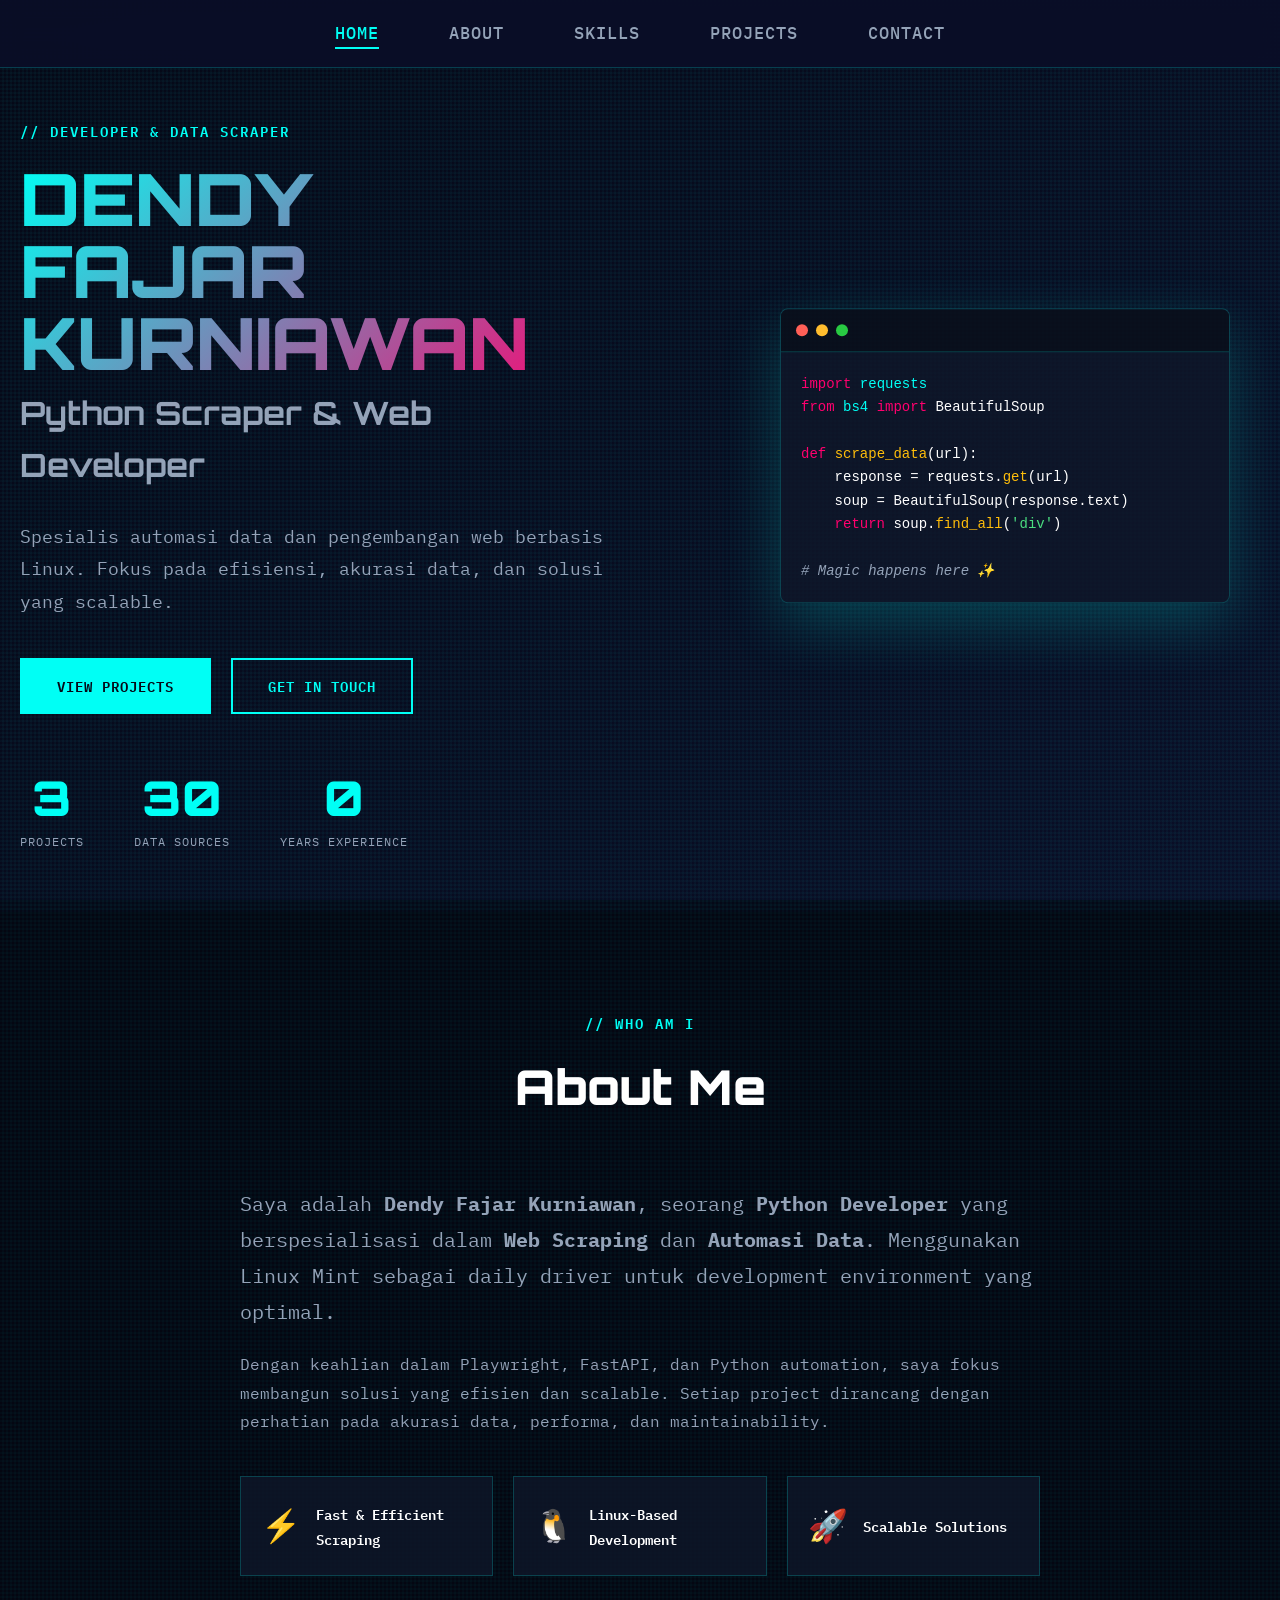
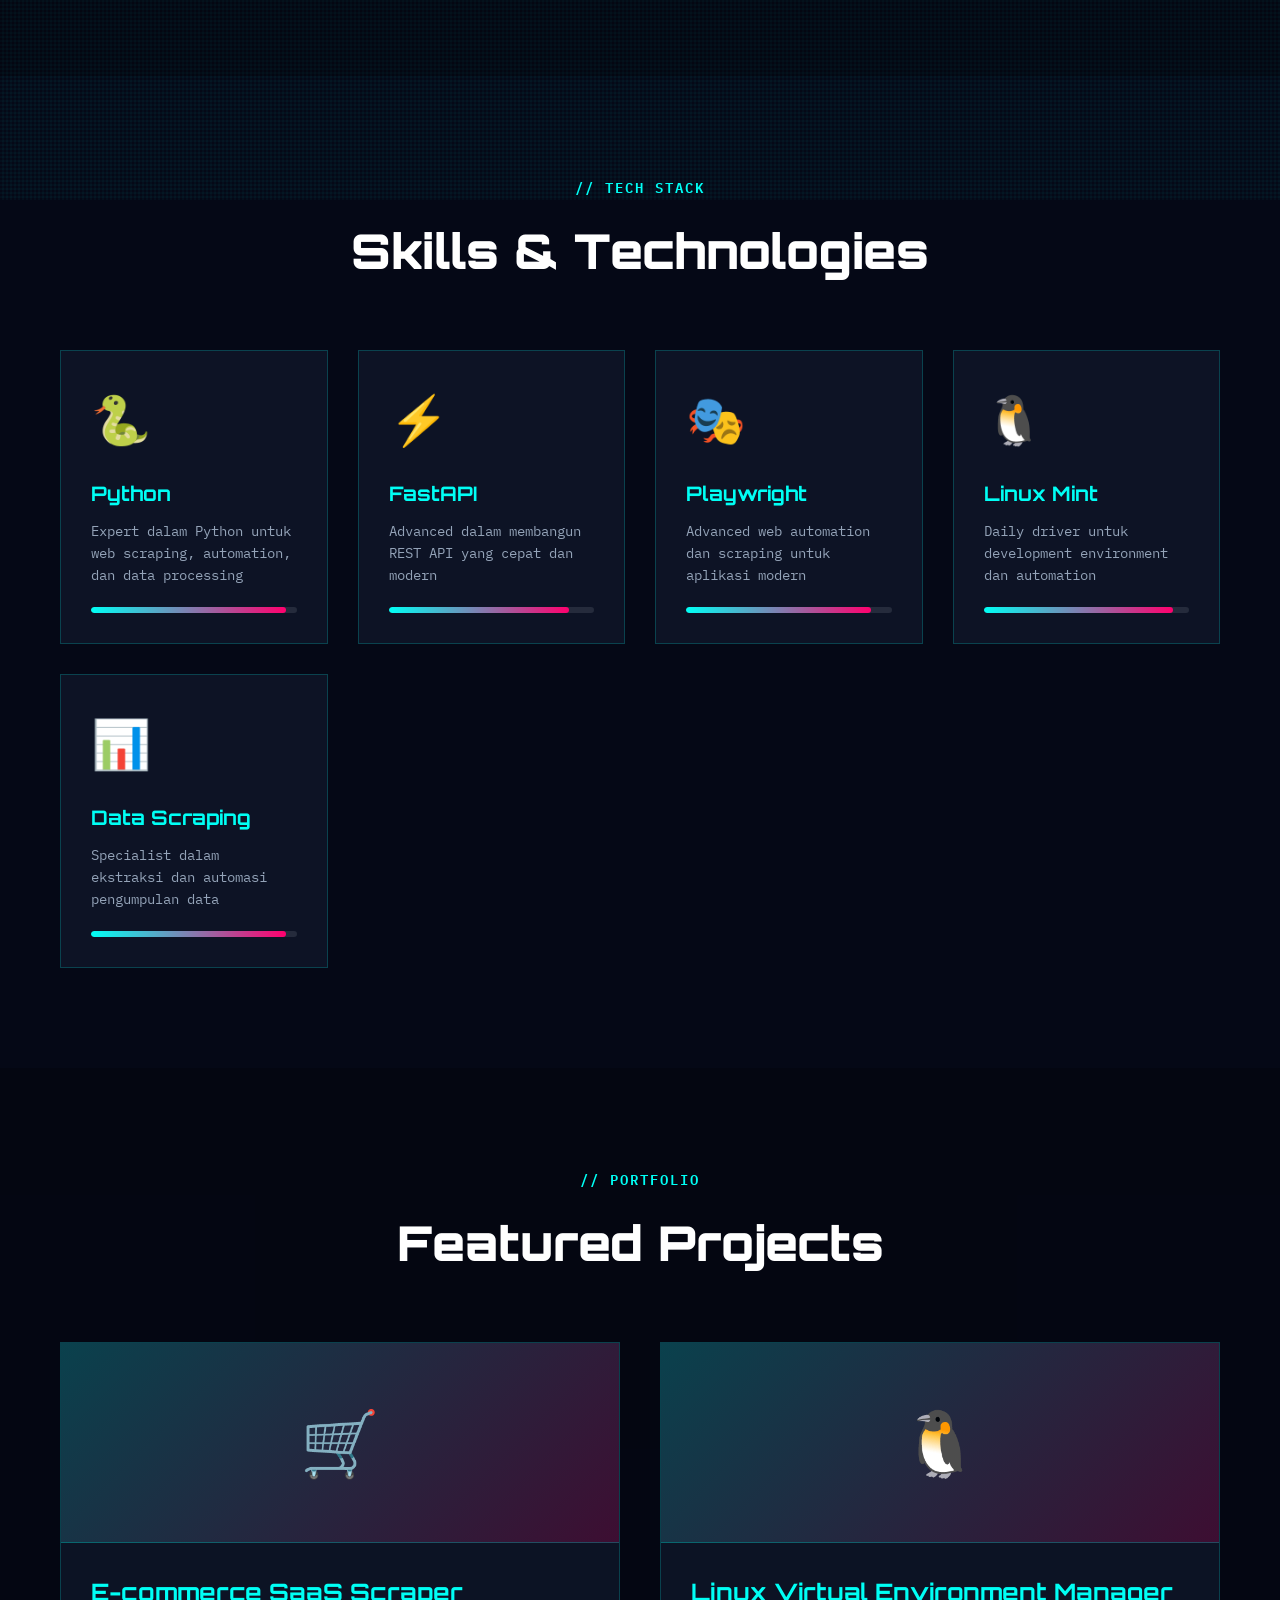
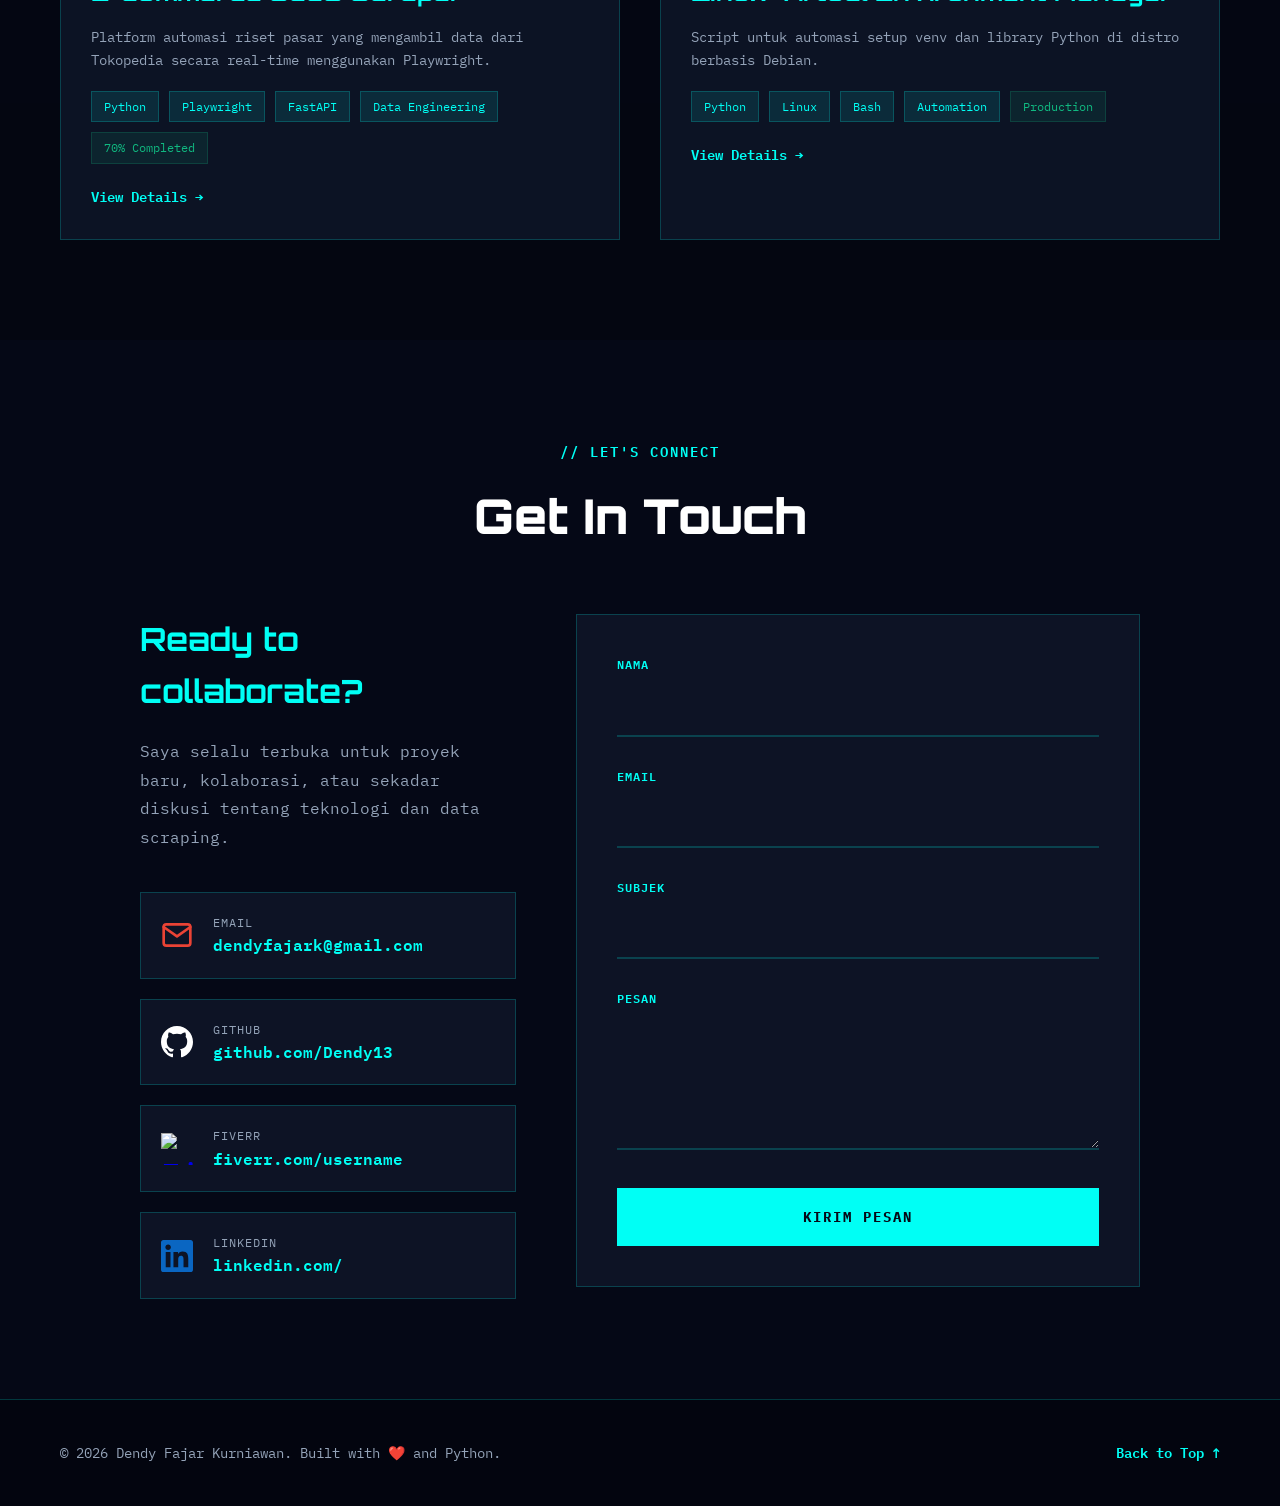
==== index.html @ f5d55ffe "Initial commit: CV Landing Page with FastAPI backend Features: - Responsive HTML/CSS/JS frontend wit" ====
<!DOCTYPE html>
<html lang="id">
<head>
    <meta charset="UTF-8">
    <meta name="viewport" content="width=device-width, initial-scale=1.0">
    <meta name="description" content="Dendy Fajar Kurniawan - Python Scraper & Web Developer. Spesialis automasi data, web scraping, dan pengembangan backend modern.">
    <meta name="keywords" content="Python, Web Scraping, FastAPI, Playwright, Linux, Web Developer, Data Engineering">
    <meta name="author" content="Dendy Fajar Kurniawan">
    <meta name="theme-color" content="#0ff0ff">
    
    <!-- Open Graph / Facebook -->
    <meta property="og:type" content="website">
    <meta property="og:url" content="https://dendyfajar.com/">
    <meta property="og:title" content="Dendy Fajar Kurniawan - Python Developer & Data Scraper">
    <meta property="og:description" content="Expert dalam Python, web scraping, dan automasi data. Check out my projects dan services.">
    <meta property="og:image" content="https://dendyfajar.com/og-image.png">
    
    <!-- Twitter -->
    <meta name="twitter:card" content="summary_large_image">
    <meta name="twitter:url" content="https://dendyfajar.com/">
    <meta name="twitter:title" content="Dendy Fajar Kurniawan - Python Developer & Data Scraper">
    <meta name="twitter:description" content="Expert dalam Python, web scraping, dan automasi data.">
    <meta name="twitter:image" content="https://dendyfajar.com/og-image.png">
    
    <title>Dendy - Python Scraper & Web Developer</title>
    <link rel="canonical" href="https://dendyfajar.com/">
    <link rel="stylesheet" href="style.css">
    
    <!-- Font Optimization -->
    <link rel="preconnect" href="https://fonts.googleapis.com">
    <link rel="preconnect" href="https://fonts.gstatic.com" crossorigin>
    <link href="https://fonts.googleapis.com/css2?family=Orbitron:wght@700;900&family=IBM+Plex+Mono:wght@400;500;600&display=swap" rel="stylesheet" media="print" onload="this.media='all'">
    <noscript><link href="https://fonts.googleapis.com/css2?family=Orbitron:wght@700;900&family=IBM+Plex+Mono:wght@400;500;600&display=swap" rel="stylesheet"></noscript>
    
    <!-- Structured Data (JSON-LD) -->
    <script type="application/ld+json">
    {
      "@context": "https://schema.org",
      "@type": "Person",
      "name": "Dendy Fajar Kurniawan",
      "url": "https://dendyfajar.com",
      "image": "https://dendyfajar.com/profile.png",
      "sameAs": [
        "https://github.com/Dendy13",
        "https://linkedin.com/",
        "https://fiverr.com/username"
      ],
      "jobTitle": "Python Developer & Data Scraper",
      "worksFor": {
        "@type": "Organization",
        "name": "Freelance"
      }
    }
    </script>
</head>
<body>
    <!-- Animated Background -->
    <div class="bg-animation"></div>
    
    <!-- Navigation -->
    <nav class="navbar" role="navigation" aria-label="Main navigation">
        <div class="nav-container">
            <button class="nav-toggle" id="navToggle" aria-label="Toggle navigation menu" aria-expanded="false" aria-controls="navLinks">
                <span></span>
                <span></span>
                <span></span>
            </button>
            <ul class="nav-links" id="navLinks">
                <li><a href="#home" class="nav-link active" data-section="home">Home</a></li>
                <li><a href="#about" class="nav-link" data-section="about">About</a></li>
                <li><a href="#skills" class="nav-link" data-section="skills">Skills</a></li>
                <li><a href="#projects" class="nav-link" data-section="projects">Projects</a></li>
                <li><a href="#contact" class="nav-link" data-section="contact">Contact</a></li>
            </ul>
        </div>
    </nav>

    <!-- Hero Section -->
    <section id="home" class="hero">
        <div class="hero-content">
            <div class="hero-tag">// DEVELOPER & DATA SCRAPER</div>
            <h1 class="hero-title">
                <span class="title-line" id="heroName">DENDY FAJAR K.</span>
                <span class="title-subtitle" id="heroRole">Python Scraper & Web Developer</span>
            </h1>
            <p class="hero-description" id="heroBio">
                Spesialis automasi data dan pengembangan web berbasis Linux. 
                Fokus pada efisiensi, akurasi data, dan solusi yang scalable.
            </p>
            <div class="hero-cta">
                <a href="#projects" class="btn btn-primary">View Projects</a>
                <a href="#contact" class="btn btn-secondary">Get in Touch</a>
            </div>
            <div class="hero-stats">
                <div class="stat-item">
                    <div class="stat-number" data-target="5">0</div>
                    <div class="stat-label">Projects</div>
                </div>
                <div class="stat-item">
                    <div class="stat-number" data-target="50">0</div>
                    <div class="stat-label">Data Sources</div>
                </div>
                <div class="stat-item">
                    <div class="stat-number" data-target="1">0</div>
                    <div class="stat-label">Years Experience</div>
                </div>
            </div>
        </div>
        <div class="hero-visual">
            <div class="code-window">
                <div class="window-header">
                    <span class="window-dot red"></span>
                    <span class="window-dot yellow"></span>
                    <span class="window-dot green"></span>
                </div>
                <div class="code-content">
                    <pre><code><span class="code-keyword">import</span> <span class="code-module">requests</span>
<span class="code-keyword">from</span> <span class="code-module">bs4</span> <span class="code-keyword">import</span> BeautifulSoup

<span class="code-keyword">def</span> <span class="code-function">scrape_data</span>(url):
    response = requests.<span class="code-function">get</span>(url)
    soup = BeautifulSoup(response.text)
    <span class="code-keyword">return</span> soup.<span class="code-function">find_all</span>(<span class="code-string">'div'</span>)

<span class="code-comment"># Magic happens here ✨</span></code></pre>
                </div>
            </div>
        </div>
    </section>

    <!-- About Section -->
    <section id="about" class="about">
        <div class="container">
            <div class="section-header">
                <span class="section-tag">// WHO AM I</span>
                <h2 class="section-title">About Me</h2>
            </div>
            <div class="about-content">
                <div class="about-text">
                    <p class="about-intro">
                        Saya adalah <strong>Dendy Fajar Kurniawan</strong>, seorang <strong>Python Developer</strong> 
                        yang berspesialisasi dalam <strong>Web Scraping</strong> dan <strong>Automasi Data</strong>. 
                        Menggunakan Linux Mint sebagai daily driver untuk development environment yang optimal.
                    </p>
                    <p>
                        Dengan keahlian dalam Playwright, FastAPI, dan Python automation, saya fokus membangun 
                        solusi yang efisien dan scalable. Setiap project dirancang dengan perhatian pada 
                        akurasi data, performa, dan maintainability.
                    </p>
                    <div class="about-highlights">
                        <div class="highlight-item">
                            <span class="highlight-icon">⚡</span>
                            <span class="highlight-text">Fast & Efficient Scraping</span>
                        </div>
                        <div class="highlight-item">
                            <span class="highlight-icon">🐧</span>
                            <span class="highlight-text">Linux-Based Development</span>
                        </div>
                        <div class="highlight-item">
                            <span class="highlight-icon">🚀</span>
                            <span class="highlight-text">Scalable Solutions</span>
                        </div>
                    </div>
                </div>
            </div>
        </div>
    </section>

    <!-- Skills Section -->
    <section id="skills" class="skills">
        <div class="container">
            <div class="section-header">
                <span class="section-tag">// TECH STACK</span>
                <h2 class="section-title">Skills & Technologies</h2>
            </div>
            <div class="skills-grid" id="skillsGrid">
                <!-- Skills akan di-load dari data.json -->
            </div>
        </div>
    </section>

    <!-- Projects Section -->
    <section id="projects" class="projects">
        <div class="container">
            <div class="section-header">
                <span class="section-tag">// PORTFOLIO</span>
                <h2 class="section-title">Featured Projects</h2>
            </div>
            <div class="projects-grid" id="projectsGrid">
                <!-- Projects akan di-load dari data.json -->
            </div>
        </div>
    </section>

    <!-- Contact Section -->
    <section id="contact" class="contact">
        <div class="container">
            <div class="section-header">
                <span class="section-tag">// LET'S CONNECT</span>
                <h2 class="section-title">Get In Touch</h2>
            </div>
<div class="contact-content">
    <div class="contact-info">
        <h3 class="contact-subtitle">Ready to collaborate?</h3>
        <p class="contact-description">
            Saya selalu terbuka untuk proyek baru, kolaborasi, atau sekadar diskusi 
            tentang teknologi dan data scraping.
        </p>
        <div class="contact-methods">
            <a href="mailto:emailmu@example.com" class="contact-method" id="contactEmail">
                <span class="method-icon">
                    <svg xmlns="http://www.w3.org/2000/svg" width="32" height="32" viewBox="0 0 24 24" fill="none" stroke="#EA4335" stroke-width="2" stroke-linecap="round" stroke-linejoin="round">
                      <path d="M4 4h16c1.1 0 2 .9 2 2v12c0 1.1-.9 2-2 2H4c-1.1 0-2-.9-2-2V6c0-1.1.9-2 2-2z"></path>
                      <polyline points="22,6 12,13 2,6"></polyline>
                    </svg>
                </span>
                <div class="method-details">
                    <div class="method-label">Email</div>
                    <div class="method-value">emailmu@example.com</div>
                </div>
            </a>
            <a href="https://github.com/username" target="_blank" class="contact-method" id="contactGithub">
                <span class="method-icon">
                    <svg xmlns="http://www.w3.org/2000/svg" width="32" height="32" viewBox="0 0 24 24" fill="#fff">
                      <path d="M12 0c-6.626 0-12 5.373-12 12 0 5.302 3.438 9.8 8.207 11.387.599.111.793-.261.793-.577v-2.234c-3.338.726-4.033-1.416-4.033-1.416-.546-1.387-1.333-1.756-1.333-1.756-1.089-.745.083-.729.083-.729 1.205.084 1.839 1.237 1.839 1.237 1.07 1.834 2.807 1.304 3.492.997.107-.775.418-1.305.762-1.604-2.665-.305-5.467-1.334-5.467-5.931 0-1.311.469-2.381 1.236-3.221-.124-.303-.535-1.524.117-3.176 0 0 1.008-.322 3.301 1.23.957-.266 1.983-.399 3.003-.404 1.02.005 2.047.138 3.006.404 2.291-1.552 3.297-1.23 3.297-1.23.653 1.653.242 2.874.118 3.176.77.84 1.235 1.911 1.235 3.221 0 4.609-2.807 5.624-5.479 5.921.43.372.823 1.102.823 2.222v3.293c0 .319.192.694.801.576 4.765-1.589 8.199-6.086 8.199-11.386 0-6.627-5.373-12-12-12z"/>
                    </svg>
                </span>
                <div class="method-details">
                    <div class="method-label">GitHub</div>
                    <div class="method-value">github.com/username</div>
                </div>
            </a>
                  <a href="https://fiverr.com/username" target="_blank" class="contact-method" id="contactFiverr">
                     <span class="method-icon">
                       <img src="https://uxwing.com/wp-content/themes/uxwing/download/brands-and-social-media/fiverr-icon.png" alt="Fiverr" width="32" height="32">
                   </span>
                     <div class="method-details">
                      <div class="method-label">Fiverr</div>
                      <div class="method-value">fiverr.com/username</div>
                    </div>
            </a>
            <a href="https://linkedin.com/in/username" target="_blank" class="contact-method" id="contactLinkedin">
                <span class="method-icon">
                    <svg xmlns="http://www.w3.org/2000/svg" width="32" height="32" viewBox="0 0 24 24" fill="#0A66C2">
                      <path d="M20.447 20.452h-3.554v-5.569c0-1.328-.027-3.037-1.852-3.037-1.853 0-2.136 1.445-2.136 2.939v5.667H9.351V9h3.414v1.561h.046c.477-.9 1.637-1.85 3.37-1.85 3.601 0 4.267 2.37 4.267 5.455v6.286zM5.337 7.433c-1.144 0-2.063-.926-2.063-2.065 0-1.138.92-2.063 2.063-2.063 1.14 0 2.064.925 2.064 2.063 0 1.139-.925 2.065-2.064 2.065zm1.782 13.019H3.555V9h3.564v11.452zM22.225 0H1.771C.792 0 0 .774 0 1.729v20.542C0 23.227.792 24 1.771 24h20.451C23.2 24 24 23.227 24 22.271V1.729C24 .774 23.2 0 22.222 0h.003z"/>
                    </svg>
                </span>
                <div class="method-details">
                    <div class="method-label">LinkedIn</div>
                    <div class="method-value">linkedin.com/in/username</div>
                </div>
            </a>
        </div>
    </div>
                <div class="contact-form-wrapper">
                    <form class="contact-form" id="contactForm">
                        <div class="form-group">
                            <label for="name" class="form-label">Nama</label>
                            <input type="text" id="name" name="name" class="form-input" required>
                            <span class="form-border"></span>
                        </div>
                        <div class="form-group">
                            <label for="email" class="form-label">Email</label>
                            <input type="email" id="email" name="email" class="form-input" required>
                            <span class="form-border"></span>
                        </div>
                        <div class="form-group">
                            <label for="subject" class="form-label">Subjek</label>
                            <input type="text" id="subject" name="subject" class="form-input" required>
                            <span class="form-border"></span>
                        </div>
                        <div class="form-group">
                            <label for="message" class="form-label">Pesan</label>
                            <textarea id="message" name="message" class="form-input form-textarea" rows="5" required></textarea>
                            <span class="form-border"></span>
                        </div>
                        <button type="submit" class="btn btn-submit">
                            <span class="btn-text">Kirim Pesan</span>
                            <span class="btn-loader"></span>
                        </button>
                        <div class="form-status" id="formStatus"></div>
                    </form>
                </div>
            </div>
        </div>
    </section>

    <!-- Footer -->
    <footer class="footer">
        <div class="container">
            <div class="footer-content">
                <p class="footer-text">
                    &copy; 2026 Dendy Fajar Kurniawan. Built with <span class="footer-heart">❤️</span> and Python.
                </p>
                <div class="footer-links">
                    <a href="#home" class="footer-link">Back to Top ↑</a>
                </div>
            </div>
        </div>
    </footer>

    <script src="script.js"></script>
</body>
</html>
---- style.css ----
:root {
    /* Color Palette - Cyber Tech Theme */
    --primary: #00fff5;
    --primary-dark: #00d4cc;
    --secondary: #ff006e;
    --accent: #ffbe0b;
    --bg-dark: #0a0e27;
    --bg-darker: #050816;
    --bg-card: rgba(15, 23, 42, 0.8);
    --text-primary: #ffffff;
    --text-secondary: #94a3b8;
    --border-color: rgba(0, 255, 245, 0.2);
    
    /* Typography */
    --font-display: 'Orbitron', sans-serif;
    --font-mono: 'IBM Plex Mono', monospace;
    
    /* Spacing */
    --section-padding: 100px 0;
    --container-width: 1200px;
}

* {
    margin: 0;
    padding: 0;
    box-sizing: border-box;
}

html {
    scroll-behavior: smooth;
}

body {
    font-family: var(--font-mono);
    background-color: var(--bg-darker);
    color: var(--text-primary);
    line-height: 1.6;
    overflow-x: hidden;
}

/* Animated Background */
.bg-animation {
    position: fixed;
    top: 0;
    left: 0;
    width: 100%;
    height: 100%;
    z-index: -1;
    background: linear-gradient(135deg, var(--bg-darker) 0%, var(--bg-dark) 100%);
}

.bg-animation::before {
    content: '';
    position: absolute;
    width: 200%;
    height: 200%;
    background-image: 
        repeating-linear-gradient(0deg, transparent, transparent 2px, rgba(0, 255, 245, 0.03) 2px, rgba(0, 255, 245, 0.03) 4px),
        repeating-linear-gradient(90deg, transparent, transparent 2px, rgba(0, 255, 245, 0.03) 2px, rgba(0, 255, 245, 0.03) 4px);
    animation: gridMove 20s linear infinite;
}

@keyframes gridMove {
    0% { transform: translate(0, 0); }
    100% { transform: translate(50px, 50px); }
}

/* Container */
.container {
    max-width: var(--container-width);
    margin: 0 auto;
    padding: 0 20px;
}

/* Skip Link for Accessibility */
.skip-link {
    position: absolute;
    top: -40px;
    left: 0;
    background: var(--primary);
    color: var(--bg-darker);
    padding: 8px 16px;
    text-decoration: none;
    z-index: 10001;
    font-weight: 600;
    border-radius: 0 0 4px 0;
}

.skip-link:focus {
    top: 0;
}

/* Navigation */
.navbar {
    position: fixed;
    top: 0;
    width: 100%;
    background: rgba(10, 14, 39, 0.9);
    backdrop-filter: blur(10px);
    z-index: 1000;
    border-bottom: 1px solid var(--border-color);
    animation: slideDown 0.5s ease-out;
}

@keyframes slideDown {
    from {
        transform: translateY(-100%);
        opacity: 0;
    }
    to {
        transform: translateY(0);
        opacity: 1;
    }
}

.nav-container {
    max-width: var(--container-width);
    margin: 0 auto;
    padding: 20px;
    display: flex;
    justify-content: center;
    align-items: center;
}

.nav-links {
    display: flex;
    list-style: none;
    gap: 70px;
}

.nav-link {
    color: var(--text-secondary);
    text-decoration: none;
    font-size: 17px;
    font-weight: 500;
    text-transform: uppercase;
    letter-spacing: 1px;
    position: relative;
    transition: color 0.3s ease;
}

.nav-link::after {
    content: '';
    position: absolute;
    bottom: -5px;
    left: 0;
    width: 0;
    height: 2px;
    background: var(--primary);
    transition: width 0.3s ease;
}

.nav-link:hover,
.nav-link.active {
    color: var(--primary);
}

.nav-link:hover::after,
.nav-link.active::after {
    width: 100%;
}

/* Mobile Navigation Toggle */
.nav-toggle {
    display: none;
    flex-direction: column;
    background: none;
    border: none;
    cursor: pointer;
    gap: 6px;
    padding: 10px;
    z-index: 10001;
}

.nav-toggle span {
    width: 25px;
    height: 2px;
    background: var(--primary);
    border-radius: 2px;
    transition: all 0.3s ease;
}

.nav-toggle[aria-expanded="true"] span:nth-child(1) {
    transform: rotate(45deg) translate(8px, 8px);
}

.nav-toggle[aria-expanded="true"] span:nth-child(2) {
    opacity: 0;
}

.nav-toggle[aria-expanded="true"] span:nth-child(3) {
    transform: rotate(-45deg) translate(7px, -7px);
}

/* Mobile Responsive Navigation */
@media (max-width: 768px) {
    .nav-toggle {
        display: flex;
    }
    
    .nav-container {
        position: relative;
    }
    
    .nav-links {
        position: absolute;
        top: 100%;
        left: 0;
        right: 0;
        flex-direction: column;
        gap: 0;
        background: rgba(10, 14, 39, 0.95);
        backdrop-filter: blur(10px);
        border-bottom: 1px solid var(--border-color);
        max-height: 0;
        overflow: hidden;
        transition: max-height 0.3s ease;
    }
    
    .nav-links.active {
        max-height: 300px;
    }
    
    .nav-link {
        padding: 15px 20px;
        border-bottom: 1px solid rgba(0, 255, 245, 0.1);
        font-size: 14px;
    }
    
    .nav-link::after {
        display: none;
    }
}

/* Hero Section */
.hero {
    min-height: 100vh;
    display: flex;
    align-items: center;
    padding: 120px 20px 60px;
    position: relative;
}

.hero-content {
    max-width: 600px;
    animation: fadeInUp 1s ease-out;
}

@keyframes fadeInUp {
    from {
        opacity: 0;
        transform: translateY(30px);
    }
    to {
        opacity: 1;
        transform: translateY(0);
    }
}

.hero-tag {
    color: var(--primary);
    font-size: 14px;
    font-weight: 600;
    letter-spacing: 2px;
    margin-bottom: 20px;
    opacity: 0;
    animation: fadeIn 1s ease-out 0.3s forwards;
}

@keyframes fadeIn {
    to { opacity: 1; }
}

.hero-title {
    font-family: var(--font-display);
    margin-bottom: 30px;
}

.title-line {
    display: block;
    font-size: 72px;
    font-weight: 900;
    line-height: 1;
    background: linear-gradient(135deg, var(--primary) 0%, var(--secondary) 100%);
    -webkit-background-clip: text;
    -webkit-text-fill-color: transparent;
    background-clip: text;
    opacity: 0;
    animation: fadeIn 1s ease-out 0.5s forwards;
}

.title-subtitle {
    display: block;
    font-size: 32px;
    font-weight: 700;
    color: var(--text-secondary);
    margin-top: 10px;
    opacity: 0;
    animation: fadeIn 1s ease-out 0.7s forwards;
}

.hero-description {
    font-size: 18px;
    color: var(--text-secondary);
    line-height: 1.8;
    margin-bottom: 40px;
    opacity: 0;
    animation: fadeIn 1s ease-out 0.9s forwards;
}

.hero-cta {
    display: flex;
    gap: 20px;
    margin-bottom: 60px;
    opacity: 0;
    animation: fadeIn 1s ease-out 1.1s forwards;
}

.btn {
    padding: 15px 35px;
    font-family: var(--font-mono);
    font-size: 14px;
    font-weight: 600;
    text-decoration: none;
    text-transform: uppercase;
    letter-spacing: 1px;
    border-radius: 0;
    transition: all 0.3s ease;
    position: relative;
    overflow: hidden;
    display: inline-block;
}

.btn-primary {
    background: var(--primary);
    color: var(--bg-darker);
    border: 2px solid var(--primary);
}

.btn-primary::before {
    content: '';
    position: absolute;
    top: 0;
    left: -100%;
    width: 100%;
    height: 100%;
    background: var(--primary-dark);
    transition: left 0.3s ease;
    z-index: -1;
}

.btn-primary:hover::before {
    left: 0;
}

.btn-secondary {
    background: transparent;
    color: var(--primary);
    border: 2px solid var(--primary);
}

.btn-secondary:hover {
    background: var(--primary);
    color: var(--bg-darker);
}

.hero-stats {
    display: flex;
    gap: 50px;
    opacity: 0;
    animation: fadeIn 1s ease-out 1.3s forwards;
}

.stat-item {
    text-align: center;
}

.stat-number {
    font-family: var(--font-display);
    font-size: 48px;
    font-weight: 900;
    color: var(--primary);
    line-height: 1;
}

.stat-label {
    font-size: 12px;
    color: var(--text-secondary);
    text-transform: uppercase;
    letter-spacing: 1px;
    margin-top: 10px;
}

.hero-visual {
    position: absolute;
    right: 50px;
    top: 50%;
    transform: translateY(-50%);
    opacity: 0;
    animation: fadeInRight 1s ease-out 0.5s forwards;
}

@keyframes fadeInRight {
    from {
        opacity: 0;
        transform: translateY(-50%) translateX(50px);
    }
    to {
        opacity: 1;
        transform: translateY(-50%) translateX(0);
    }
}

.code-window {
    width: 450px;
    background: var(--bg-card);
    border: 1px solid var(--border-color);
    border-radius: 8px;
    overflow: hidden;
    box-shadow: 0 20px 60px rgba(0, 255, 245, 0.2);
}

.window-header {
    background: rgba(0, 0, 0, 0.3);
    padding: 15px;
    display: flex;
    gap: 8px;
    border-bottom: 1px solid var(--border-color);
}

.window-dot {
    width: 12px;
    height: 12px;
    border-radius: 50%;
}

.window-dot.red { background: #ff5f57; }
.window-dot.yellow { background: #ffbd2e; }
.window-dot.green { background: #28ca42; }

.code-content {
    padding: 20px;
}

.code-content pre {
    margin: 0;
    font-family: var(--font-mono);
    font-size: 14px;
    line-height: 1.6;
}

.code-keyword { color: #ff006e; }
.code-module { color: var(--primary); }
.code-function { color: var(--accent); }
.code-string { color: #4ade80; }
.code-comment { color: var(--text-secondary); font-style: italic; }

/* Section Styles */
section {
    padding: var(--section-padding);
}

.section-header {
    text-align: center;
    margin-bottom: 60px;
}

.section-tag {
    color: var(--primary);
    font-size: 14px;
    font-weight: 600;
    letter-spacing: 2px;
    display: block;
    margin-bottom: 15px;
}

.section-title {
    font-family: var(--font-display);
    font-size: 48px;
    font-weight: 900;
    color: var(--text-primary);
}

/* About Section */
.about {
    background: rgba(0, 0, 0, 0.2);
}

.about-content {
    max-width: 800px;
    margin: 0 auto;
}

.about-text {
    font-size: 16px;
    line-height: 1.8;
}

.about-intro {
    font-size: 20px;
    margin-bottom: 25px;
    color: var(--text-primary);
}

.about-text p {
    margin-bottom: 20px;
    color: var(--text-secondary);
}

.about-highlights {
    display: grid;
    grid-template-columns: repeat(auto-fit, minmax(200px, 1fr));
    gap: 20px;
    margin-top: 40px;
}

.highlight-item {
    display: flex;
    align-items: center;
    gap: 15px;
    padding: 20px;
    background: var(--bg-card);
    border: 1px solid var(--border-color);
    transition: all 0.3s ease;
}

.highlight-item:hover {
    transform: translateY(-5px);
    border-color: var(--primary);
    box-shadow: 0 10px 30px rgba(0, 255, 245, 0.2);
}

.highlight-icon {
    font-size: 32px;
}

.highlight-text {
    font-size: 14px;
    font-weight: 600;
}

/* Skills Section */
.skills-grid {
    display: grid;
    grid-template-columns: repeat(auto-fit, minmax(250px, 1fr));
    gap: 30px;
}

.skill-card {
    background: var(--bg-card);
    border: 1px solid var(--border-color);
    padding: 30px;
    transition: all 0.3s ease;
    position: relative;
    overflow: hidden;
}

.skill-card::before {
    content: '';
    position: absolute;
    top: 0;
    left: -100%;
    width: 100%;
    height: 3px;
    background: linear-gradient(90deg, var(--primary), var(--secondary));
    transition: left 0.3s ease;
}

.skill-card:hover::before {
    left: 0;
}

.skill-card:hover {
    transform: translateY(-10px);
    border-color: var(--primary);
    box-shadow: 0 15px 40px rgba(0, 255, 245, 0.3);
}

.skill-icon {
    font-size: 48px;
    margin-bottom: 20px;
    display: block;
}

.skill-name {
    font-family: var(--font-display);
    font-size: 20px;
    font-weight: 700;
    color: var(--primary);
    margin-bottom: 10px;
}

.skill-description {
    font-size: 14px;
    color: var(--text-secondary);
    margin-bottom: 20px;
}

.skill-level {
    height: 6px;
    background: rgba(255, 255, 255, 0.1);
    border-radius: 3px;
    overflow: hidden;
}

.skill-level-fill {
    height: 100%;
    background: linear-gradient(90deg, var(--primary), var(--secondary));
    border-radius: 3px;
    transition: width 1s ease;
}

/* Projects Section */
.projects {
    background: rgba(0, 0, 0, 0.2);
}

.projects-grid {
    display: grid;
    grid-template-columns: repeat(auto-fit, minmax(350px, 1fr));
    gap: 40px;
}

.project-card {
    background: var(--bg-card);
    border: 1px solid var(--border-color);
    overflow: hidden;
    transition: all 0.3s ease;
}

.project-card:hover {
    transform: translateY(-10px);
    box-shadow: 0 20px 50px rgba(0, 255, 245, 0.3);
    border-color: var(--primary);
}

.project-image {
    height: 200px;
    background: linear-gradient(135deg, rgba(0, 255, 245, 0.2), rgba(255, 0, 110, 0.2));
    display: flex;
    align-items: center;
    justify-content: center;
    font-size: 64px;
    border-bottom: 1px solid var(--border-color);
}

.project-content {
    padding: 30px;
}

.project-title {
    font-family: var(--font-display);
    font-size: 24px;
    font-weight: 700;
    color: var(--primary);
    margin-bottom: 15px;
}

.project-description {
    font-size: 14px;
    color: var(--text-secondary);
    margin-bottom: 20px;
    line-height: 1.6;
}

.project-tags {
    display: flex;
    flex-wrap: wrap;
    gap: 10px;
    margin-bottom: 20px;
}

.project-tag {
    padding: 5px 12px;
    font-size: 12px;
    background: rgba(0, 255, 245, 0.1);
    color: var(--primary);
    border: 1px solid var(--border-color);
}

.project-link {
    color: var(--primary);
    text-decoration: none;
    font-size: 14px;
    font-weight: 600;
    display: inline-flex;
    align-items: center;
    gap: 8px;
    transition: gap 0.3s ease;
}

.project-link:hover {
    gap: 12px;
}

/* Contact Section */
.contact-content {
    display: grid;
    grid-template-columns: 1fr 1.5fr;
    gap: 60px;
    max-width: 1000px;
    margin: 0 auto;
}

.contact-subtitle {
    font-family: var(--font-display);
    font-size: 32px;
    font-weight: 700;
    color: var(--primary);
    margin-bottom: 20px;
}

.contact-description {
    font-size: 16px;
    color: var(--text-secondary);
    line-height: 1.8;
    margin-bottom: 40px;
}

.contact-methods {
    display: flex;
    flex-direction: column;
    gap: 20px;
}

.contact-method {
    display: flex;
    align-items: center;
    gap: 20px;
    padding: 20px;
    background: var(--bg-card);
    border: 1px solid var(--border-color);
    text-decoration: none;
    transition: all 0.3s ease;
}

.contact-method:hover {
    transform: translateX(10px);
    border-color: var(--primary);
    box-shadow: 0 10px 30px rgba(0, 255, 245, 0.2);
}

.method-icon {
    font-size: 32px;
    display: flex;
    align-items: center;
    justify-content: center;
    min-width: 32px;
    min-height: 32px;
}

/* Icon SVG & IMG Styling - Unified */
.method-icon svg,
.method-icon img {
    display: block;
    transition: all 0.3s ease;
}

/* Hover effects for all icons */
.contact-method:hover .method-icon svg,
.contact-method:hover .method-icon img {
    transform: scale(1.15) rotate(5deg);
}

/* Specific glow effects per platform */
#contactEmail:hover .method-icon svg {
    filter: drop-shadow(0 0 10px #EA4335);
}

#contactGithub:hover .method-icon svg {
    filter: drop-shadow(0 0 10px #ffffff);
}

#contactFiverr:hover .method-icon img {
    filter: drop-shadow(0 0 10px #1dbf73);
}

#contactLinkedin:hover .method-icon svg {
    filter: drop-shadow(0 0 10px #0A66C2);
}

.method-label {
    font-size: 12px;
    color: var(--text-secondary);
    text-transform: uppercase;
    letter-spacing: 1px;
}

.method-value {
    font-size: 16px;
    color: var(--primary);
    font-weight: 600;
}

/* Contact Form */
.contact-form {
    background: var(--bg-card);
    border: 1px solid var(--border-color);
    padding: 40px;
}

.form-group {
    margin-bottom: 30px;
    position: relative;
}

.form-label {
    display: block;
    font-size: 12px;
    color: var(--primary);
    text-transform: uppercase;
    letter-spacing: 1px;
    margin-bottom: 10px;
    font-weight: 600;
}

.form-input {
    width: 100%;
    padding: 15px 0;
    background: transparent;
    border: none;
    border-bottom: 2px solid var(--border-color);
    color: var(--text-primary);
    font-family: var(--font-mono);
    font-size: 16px;
    transition: border-color 0.3s ease;
}

.form-input:focus {
    outline: none;
    border-bottom-color: var(--primary);
}

.form-textarea {
    resize: vertical;
    min-height: 120px;
}

.form-border {
    position: absolute;
    bottom: 0;
    left: 0;
    width: 0;
    height: 2px;
    background: var(--primary);
    transition: width 0.3s ease;
}

.form-input:focus + .form-border {
    width: 100%;
}

.btn-submit {
    width: 100%;
    padding: 18px;
    background: var(--primary);
    color: var(--bg-darker);
    border: 2px solid var(--primary);
    cursor: pointer;
    font-size: 14px;
    font-weight: 700;
    text-transform: uppercase;
    letter-spacing: 2px;
    position: relative;
    overflow: hidden;
    transition: all 0.3s ease;
}

.btn-submit:hover {
    background: transparent;
    color: var(--primary);
}

.btn-submit:disabled {
    opacity: 0.6;
    cursor: not-allowed;
}

.btn-loader {
    display: none;
    position: absolute;
    top: 50%;
    left: 50%;
    transform: translate(-50%, -50%);
    width: 20px;
    height: 20px;
    border: 2px solid transparent;
    border-top-color: currentColor;
    border-radius: 50%;
    animation: spin 0.8s linear infinite;
}

.btn-submit.loading .btn-text {
    opacity: 0;
}

.btn-submit.loading .btn-loader {
    display: block;
}

@keyframes spin {
    to { transform: translate(-50%, -50%) rotate(360deg); }
}

.form-status {
    margin-top: 20px;
    padding: 15px;
    text-align: center;
    font-size: 14px;
    display: none;
}

.form-status.success {
    display: block;
    background: rgba(74, 222, 128, 0.1);
    color: #4ade80;
    border: 1px solid #4ade80;
}

.form-status.error {
    display: block;
    background: rgba(239, 68, 68, 0.1);
    color: #ef4444;
    border: 1px solid #ef4444;
}

/* Footer */
.footer {
    background: rgba(0, 0, 0, 0.3);
    padding: 40px 0;
    border-top: 1px solid var(--border-color);
}

.footer-content {
    display: flex;
    justify-content: space-between;
    align-items: center;
}

.footer-text {
    color: var(--text-secondary);
    font-size: 14px;
}

.footer-heart {
    color: var(--secondary);
    animation: heartbeat 1.5s ease-in-out infinite;
}

@keyframes heartbeat {
    0%, 100% { transform: scale(1); }
    50% { transform: scale(1.2); }
}

.footer-link {
    color: var(--primary);
    text-decoration: none;
    font-size: 14px;
    font-weight: 600;
    transition: transform 0.3s ease;
    display: inline-block;
}

.footer-link:hover {
    transform: translateY(-3px);
}

/* Responsive */
@media (max-width: 968px) {
    .hero {
        flex-direction: column;
        text-align: center;
    }
    
    .hero-visual {
        position: static;
        transform: none;
        margin-top: 60px;
    }
    
    .code-window {
        width: 100%;
        max-width: 450px;
    }
    
    .hero-cta {
        justify-content: center;
    }
    
    .hero-stats {
        justify-content: center;
    }
    
    .contact-content {
        grid-template-columns: 1fr;
    }
    
    .nav-links {
        gap: 15px;
    }
    
    .nav-link {
        font-size: 12px;
    }
}

@media (max-width: 640px) {
    .title-line {
        font-size: 48px;
    }
    
    .title-subtitle {
        font-size: 24px;
    }
    
    .section-title {
        font-size: 36px;
    }
    
    .hero-stats {
        flex-direction: column;
        gap: 30px;
    }
    
    .projects-grid,
    .skills-grid {
        grid-template-columns: 1fr;
    }
    
    .footer-content {
        flex-direction: column;
        gap: 20px;
        text-align: center;
    }
}

/* Icon styling - works for both SVG and IMG */
.method-icon svg,
.method-icon img {
    display: block;
    transition: all 0.3s ease;
}

.contact-method:hover .method-icon svg,
.contact-method:hover .method-icon img {
    transform: scale(1.15) rotate(5deg);
    filter: drop-shadow(0 0 10px currentColor);
}

/* Specific glow for Fiverr */
.contact-method:hover #contactFiverr .method-icon img {
    filter: drop-shadow(0 0 10px #1dbf73);
}
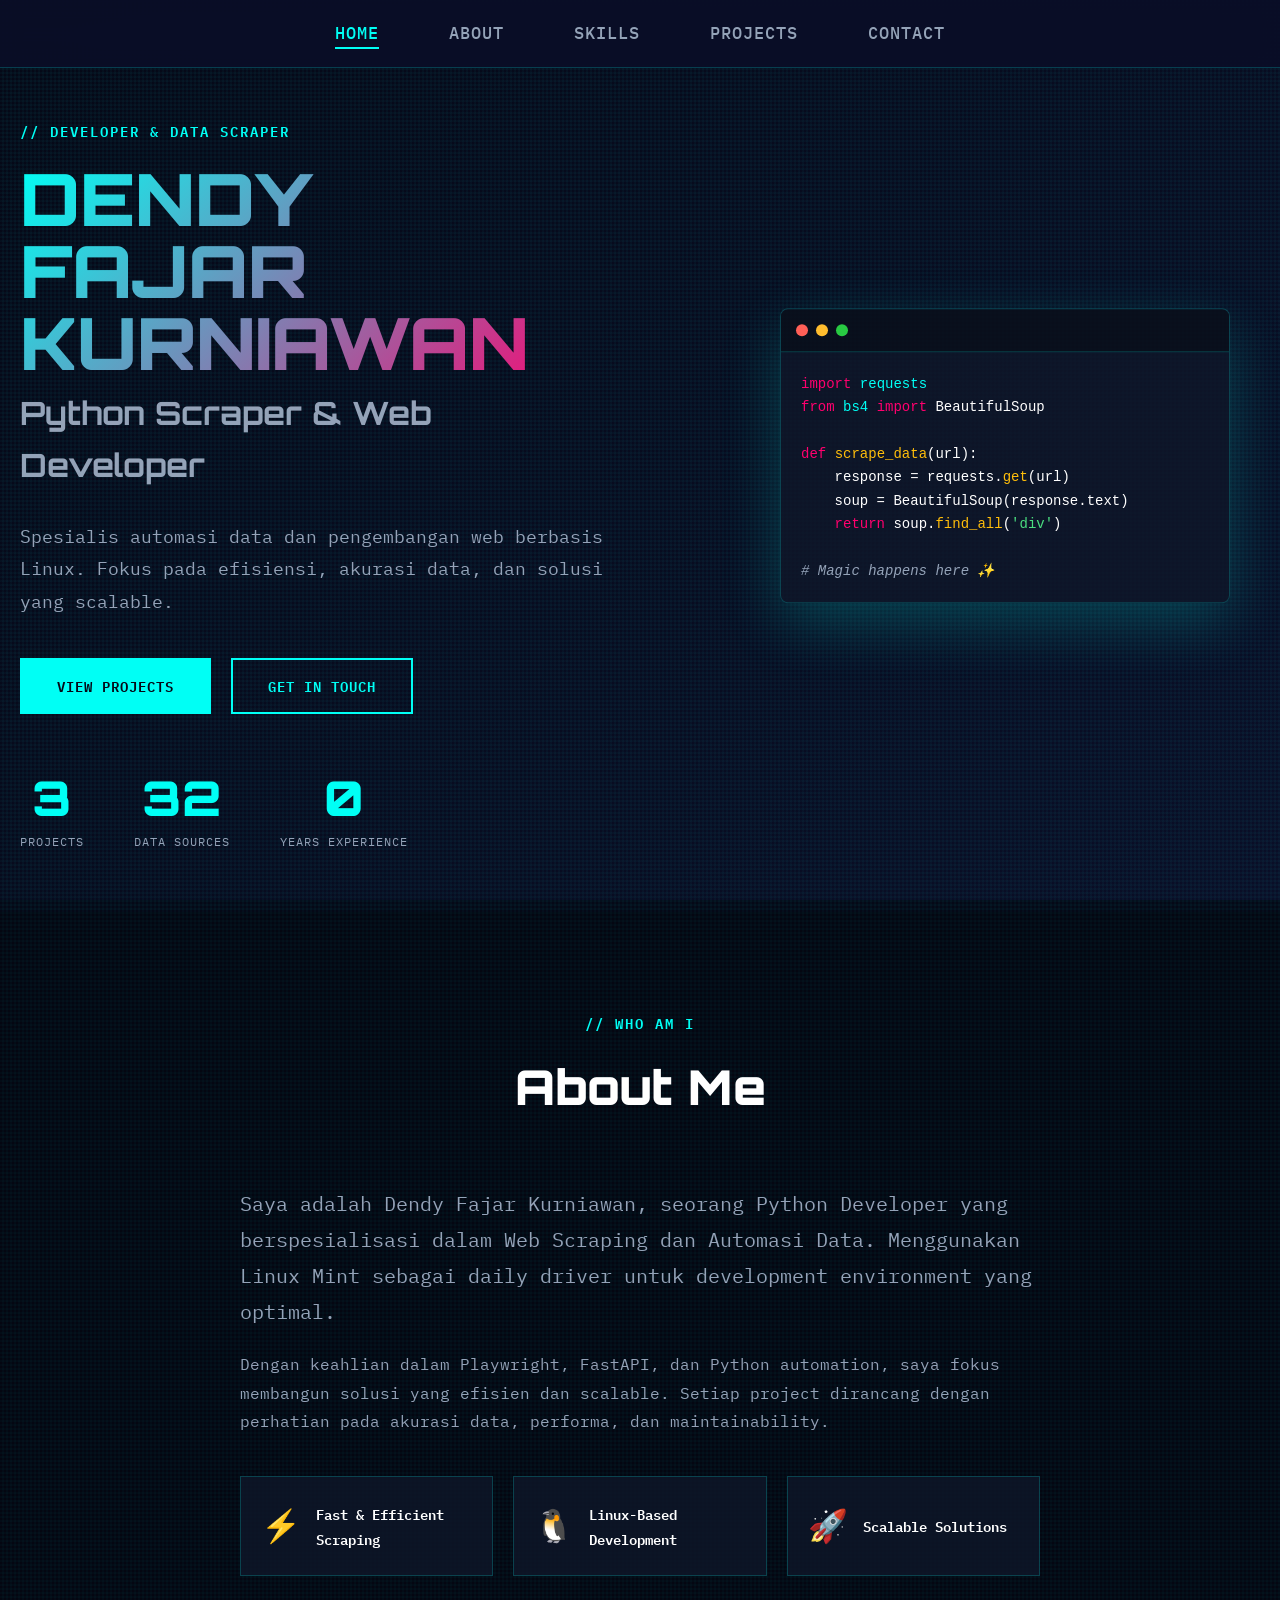
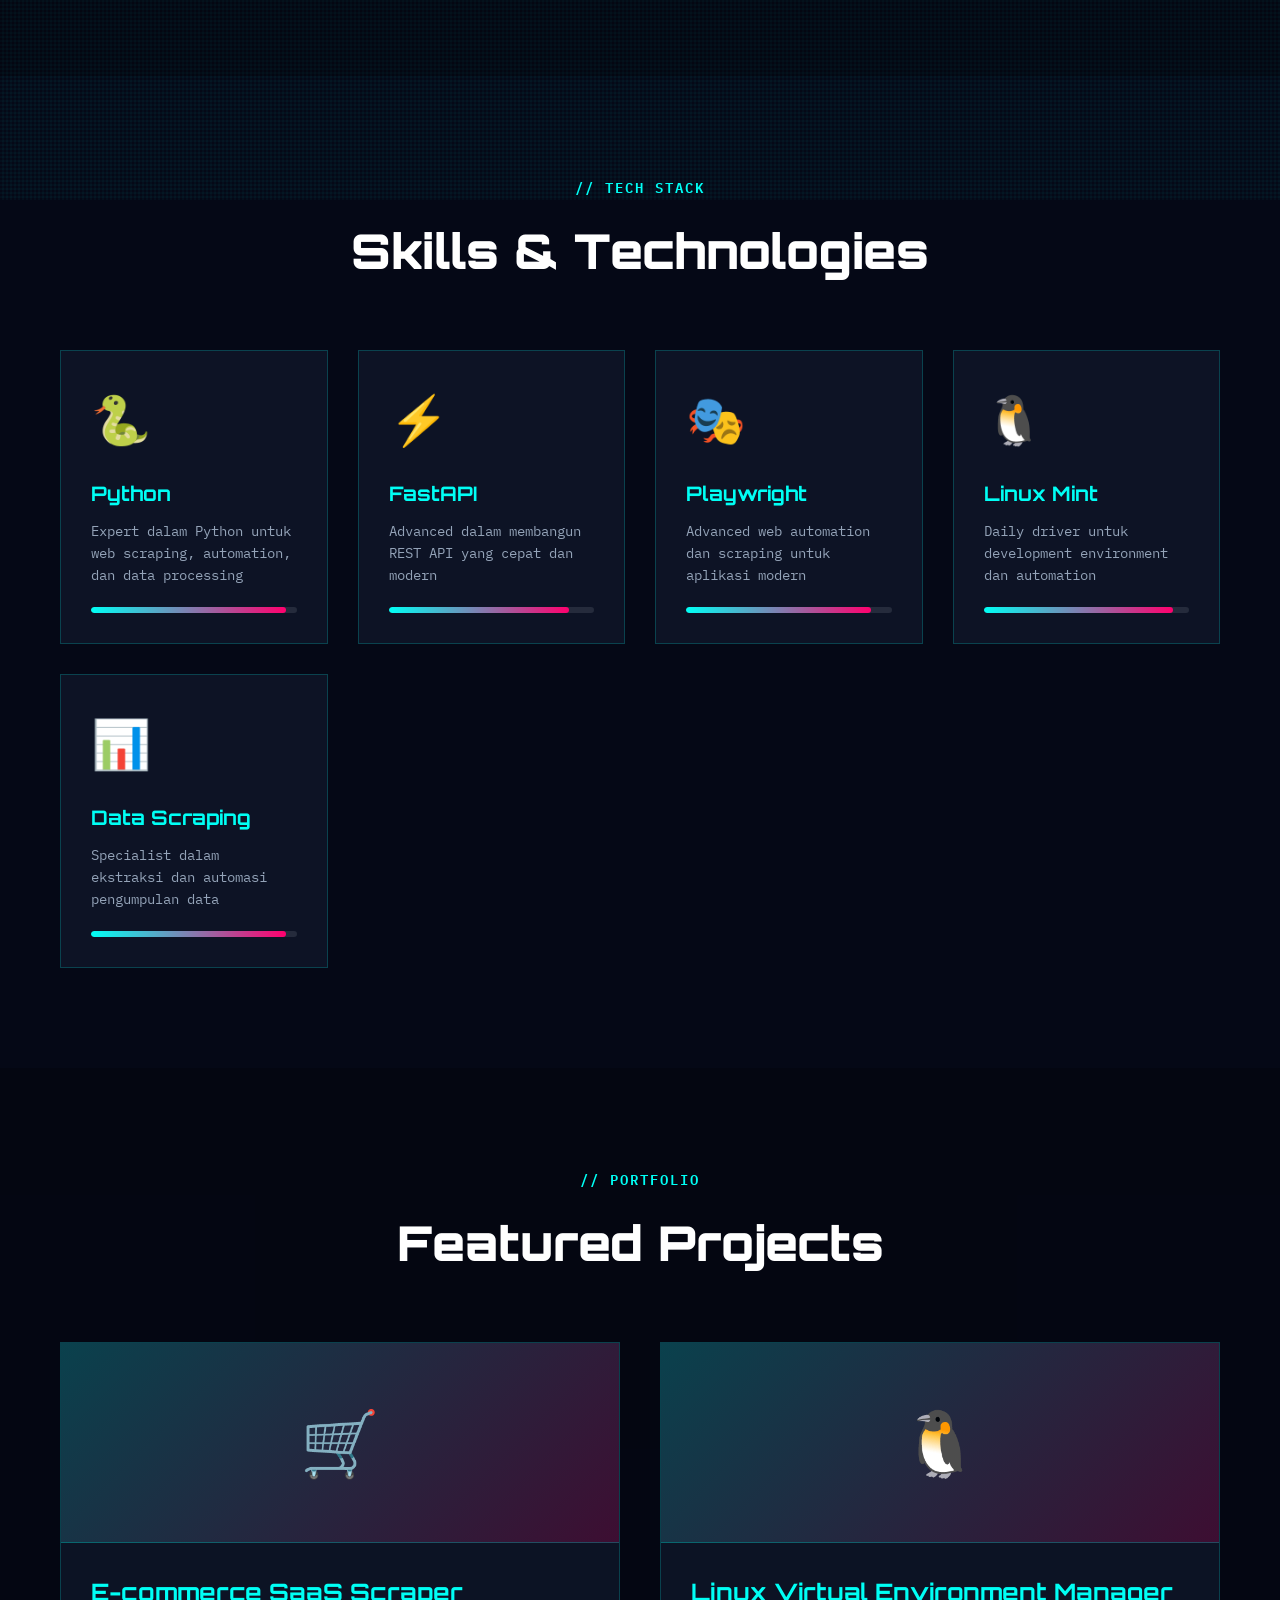
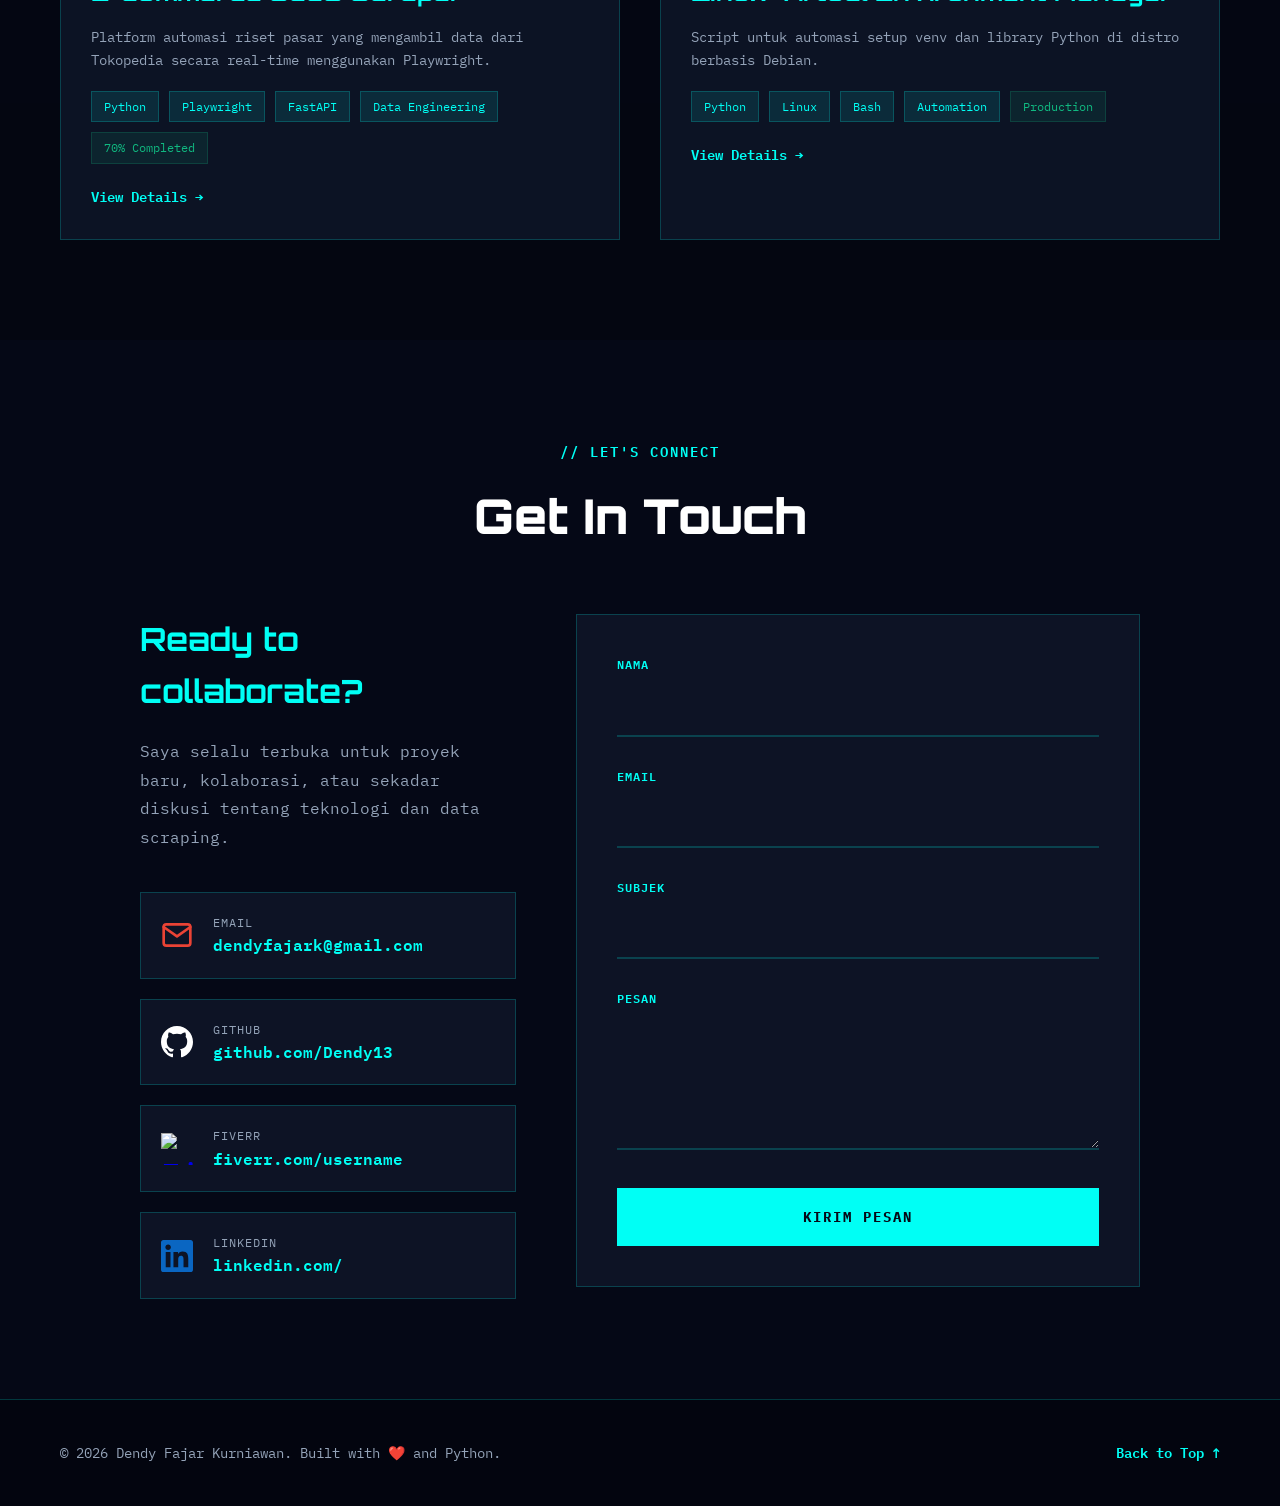
==== commit 63f9c987: "✅ Fix: admin save + About Me field" ====
--- a/index.html
+++ b/index.html
@@ -137,12 +137,12 @@
             </div>
             <div class="about-content">
                 <div class="about-text">
-                    <p class="about-intro">
+                    <p class="about-intro" id="aboutIntro">
                         Saya adalah <strong>Dendy Fajar Kurniawan</strong>, seorang <strong>Python Developer</strong> 
                         yang berspesialisasi dalam <strong>Web Scraping</strong> dan <strong>Automasi Data</strong>. 
                         Menggunakan Linux Mint sebagai daily driver untuk development environment yang optimal.
                     </p>
-                    <p>
+                    <p id="aboutBody">
                         Dengan keahlian dalam Playwright, FastAPI, dan Python automation, saya fokus membangun 
                         solusi yang efisien dan scalable. Setiap project dirancang dengan perhatian pada 
                         akurasi data, performa, dan maintainability.
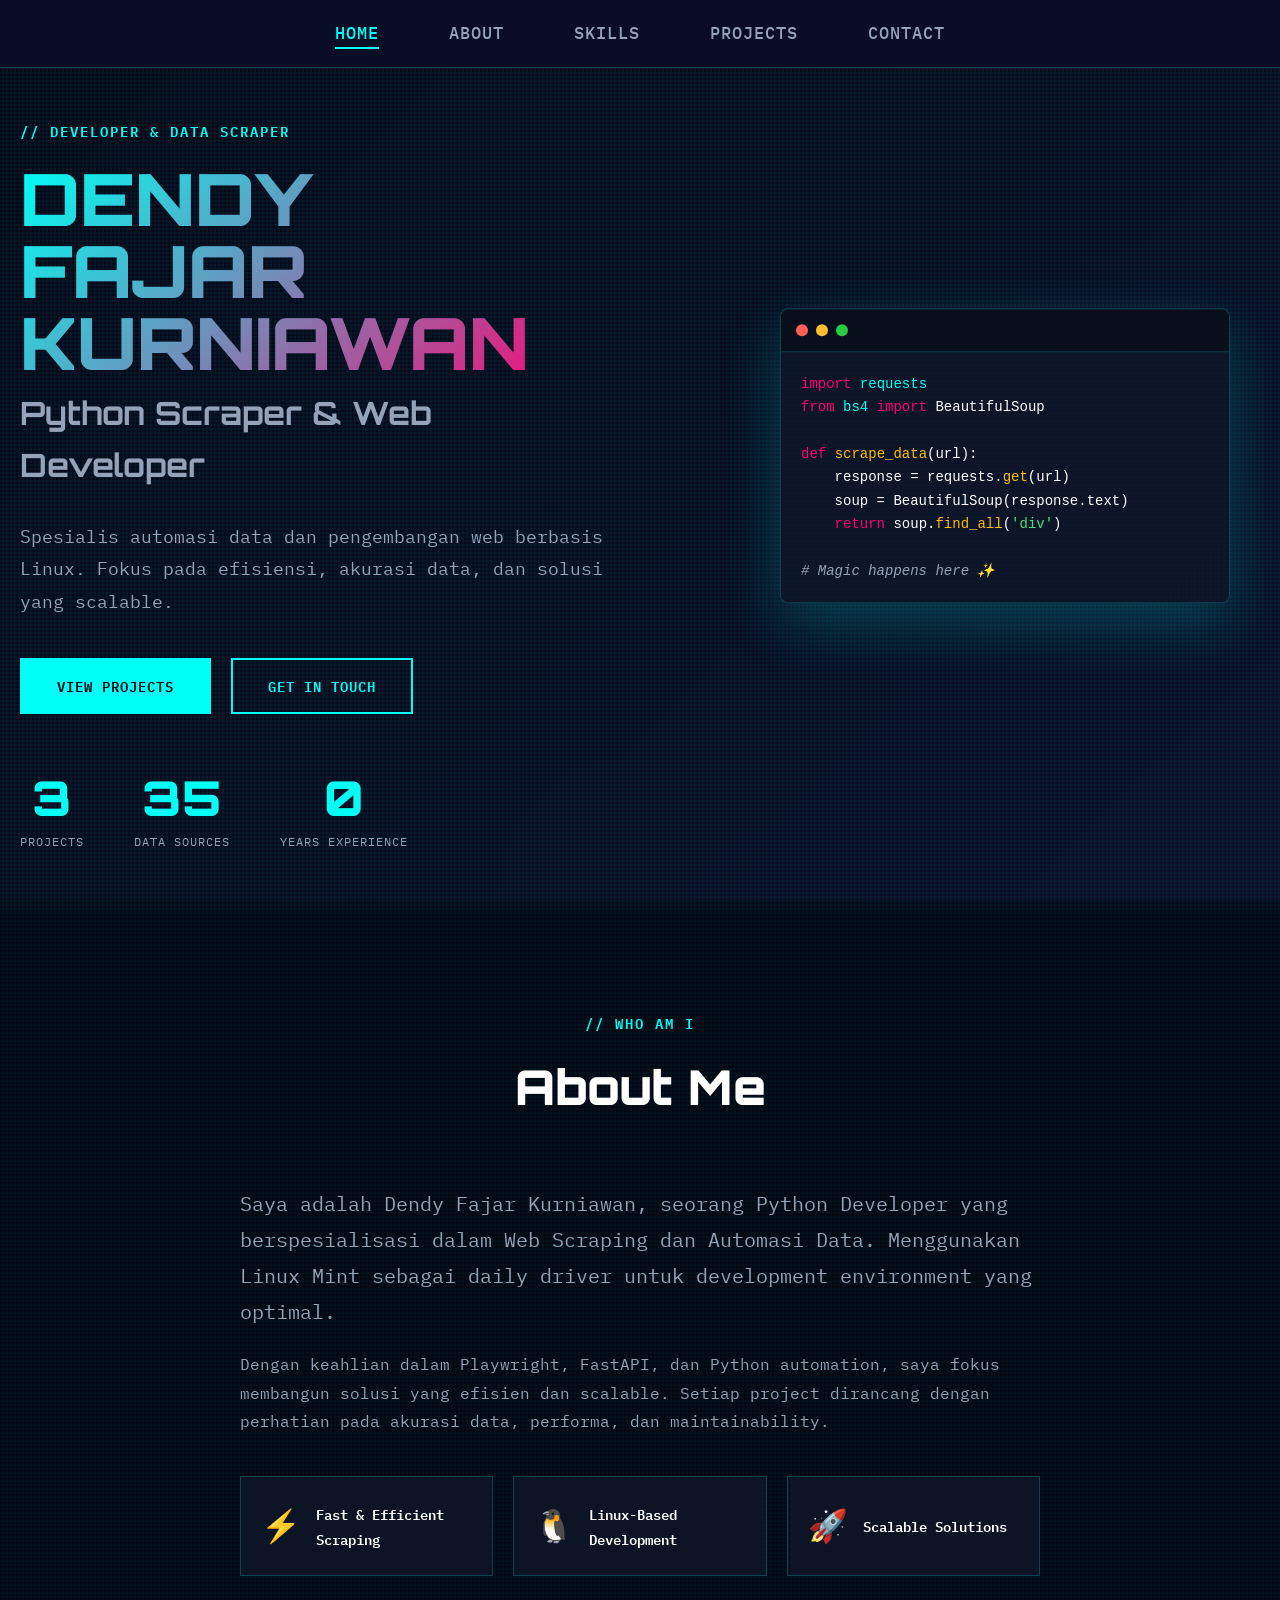
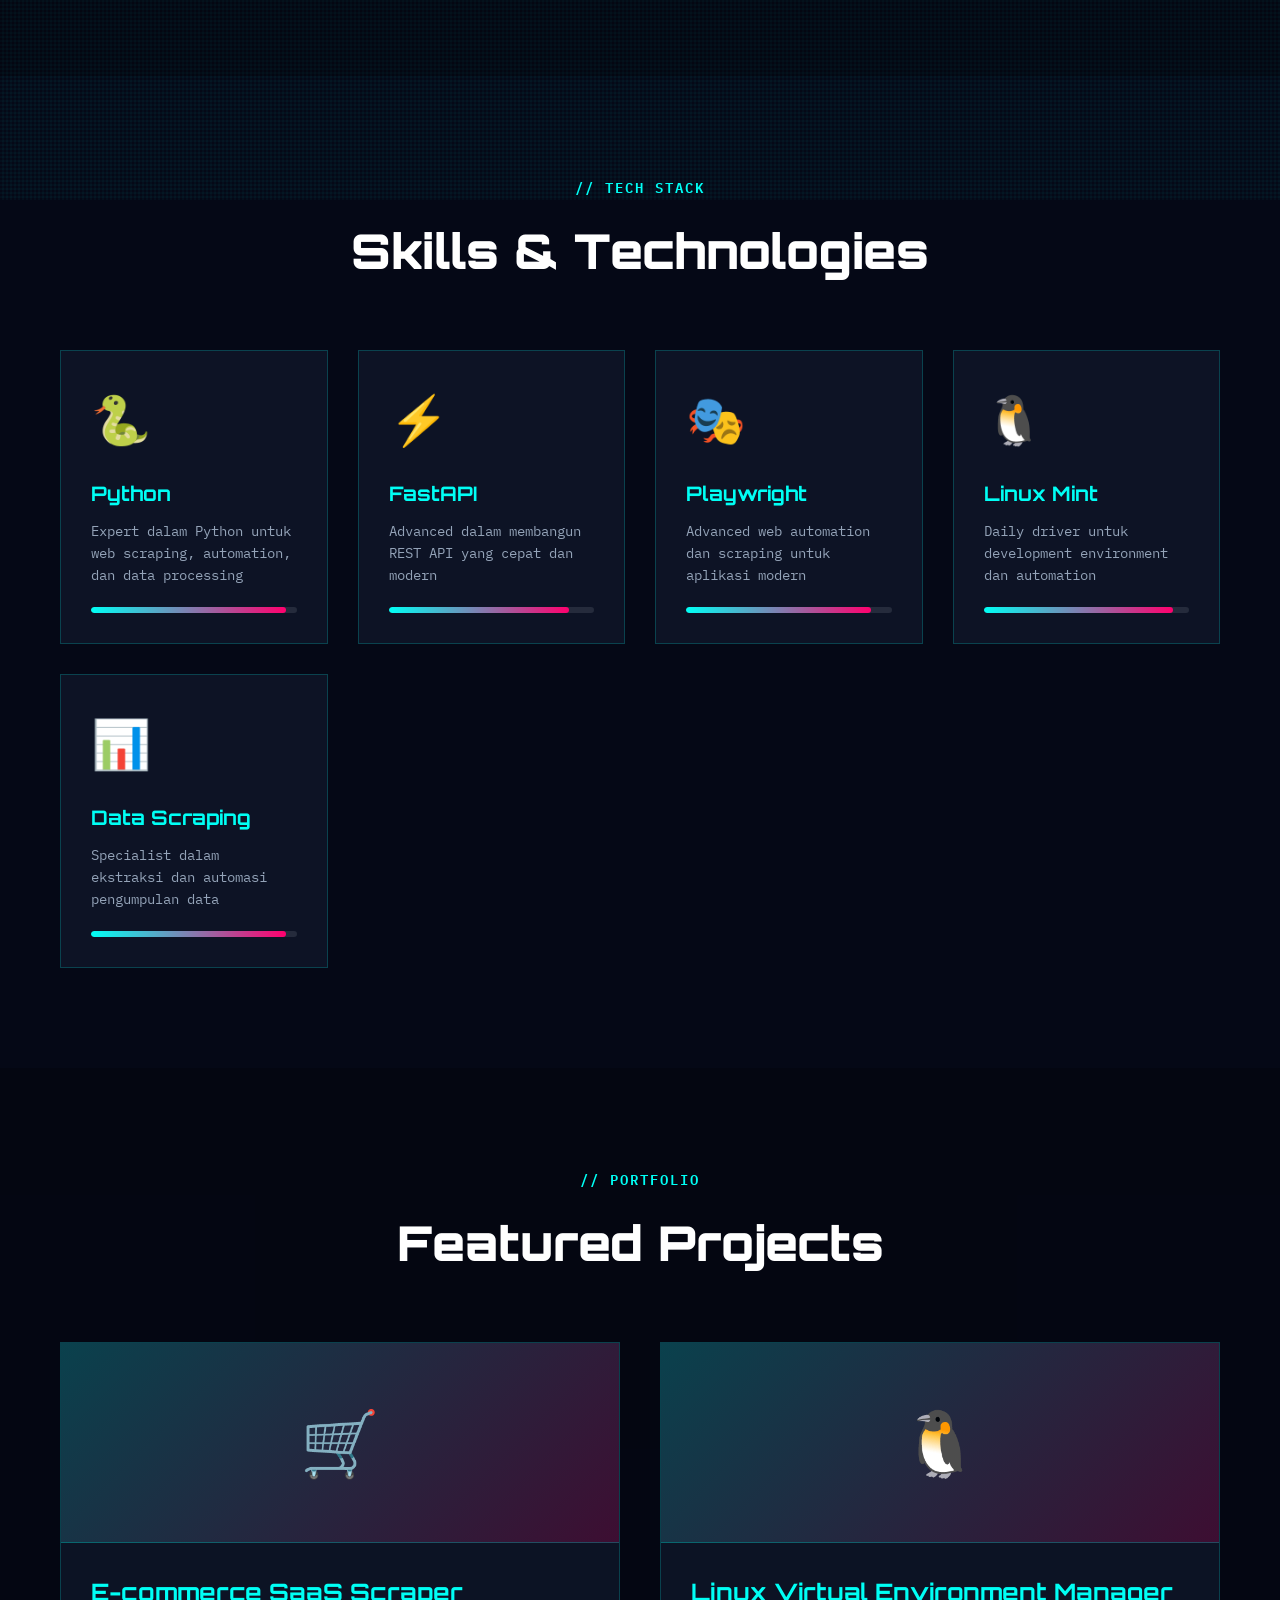
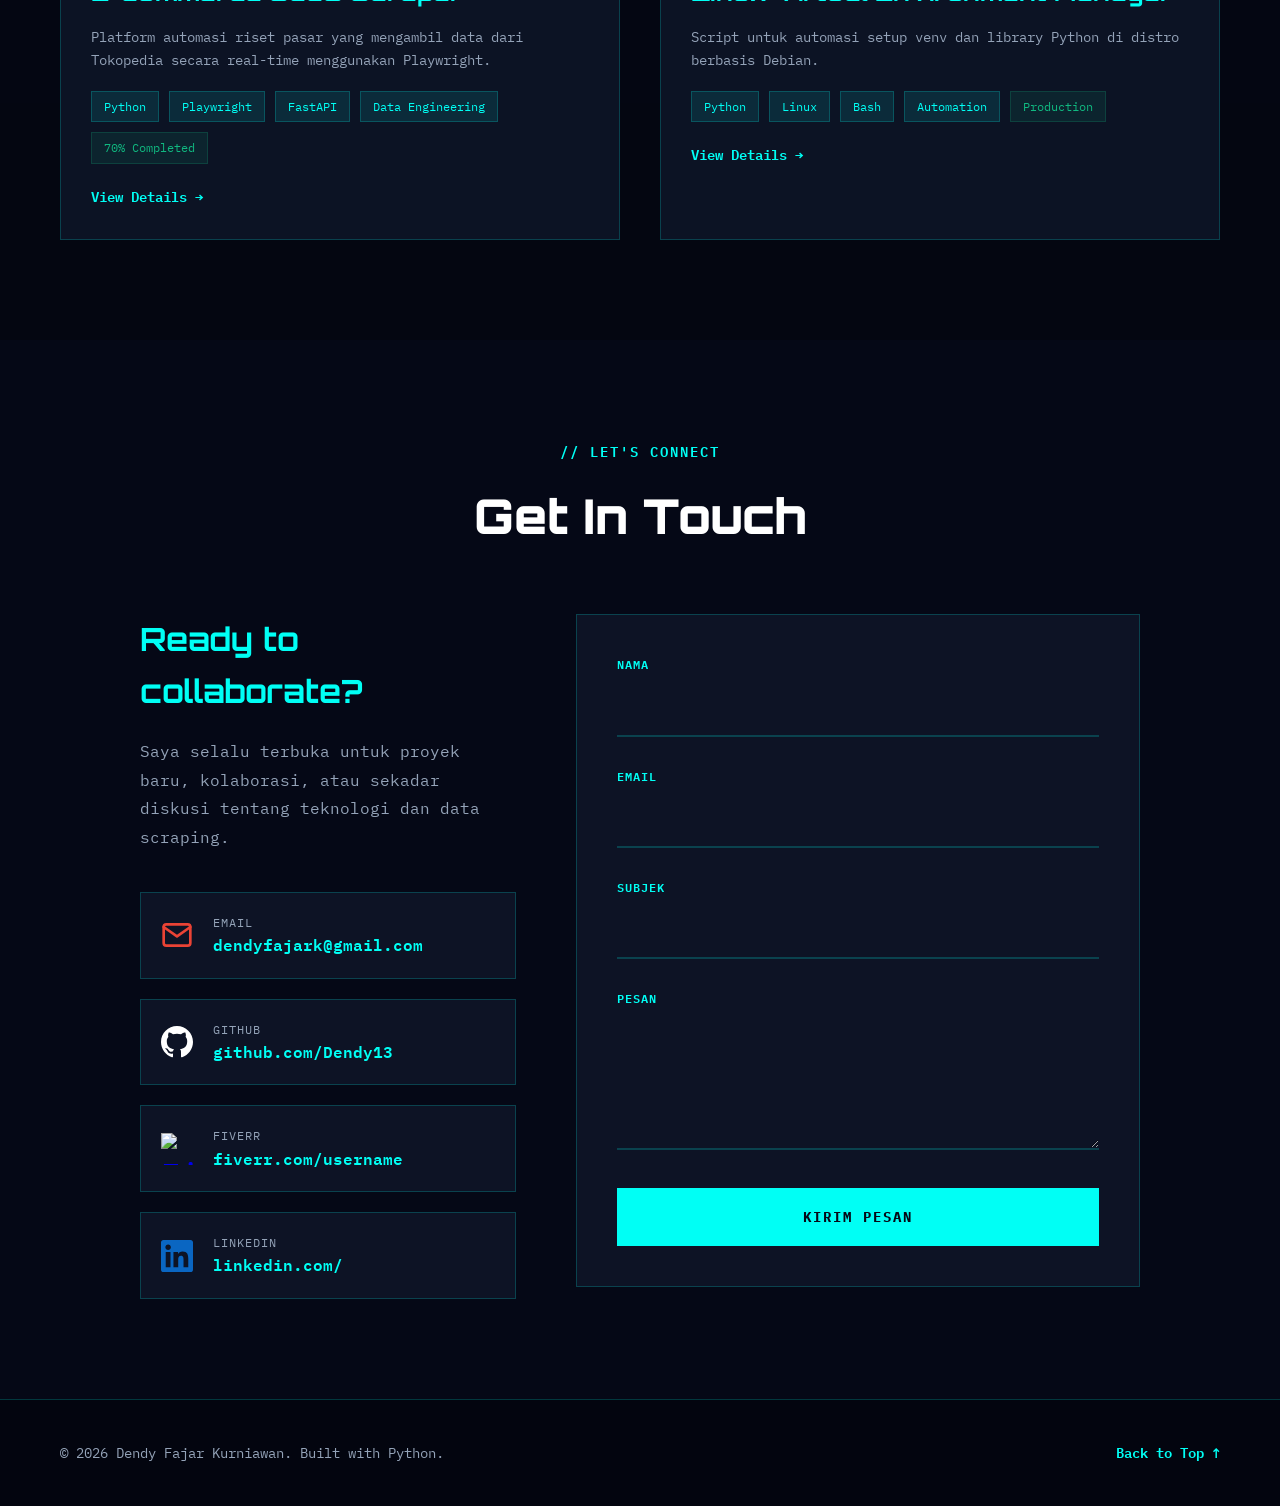
==== commit 9279c02d: "Update footer text by removing heart emoji Removed heart emoji from footer text." ====
--- a/index.html
+++ b/index.html
@@ -290,7 +290,7 @@
         <div class="container">
             <div class="footer-content">
                 <p class="footer-text">
-                    &copy; 2026 Dendy Fajar Kurniawan. Built with <span class="footer-heart">❤️</span> and Python.
+                    &copy; 2026 Dendy Fajar Kurniawan. Built with Python.
                 </p>
                 <div class="footer-links">
                     <a href="#home" class="footer-link">Back to Top ↑</a>
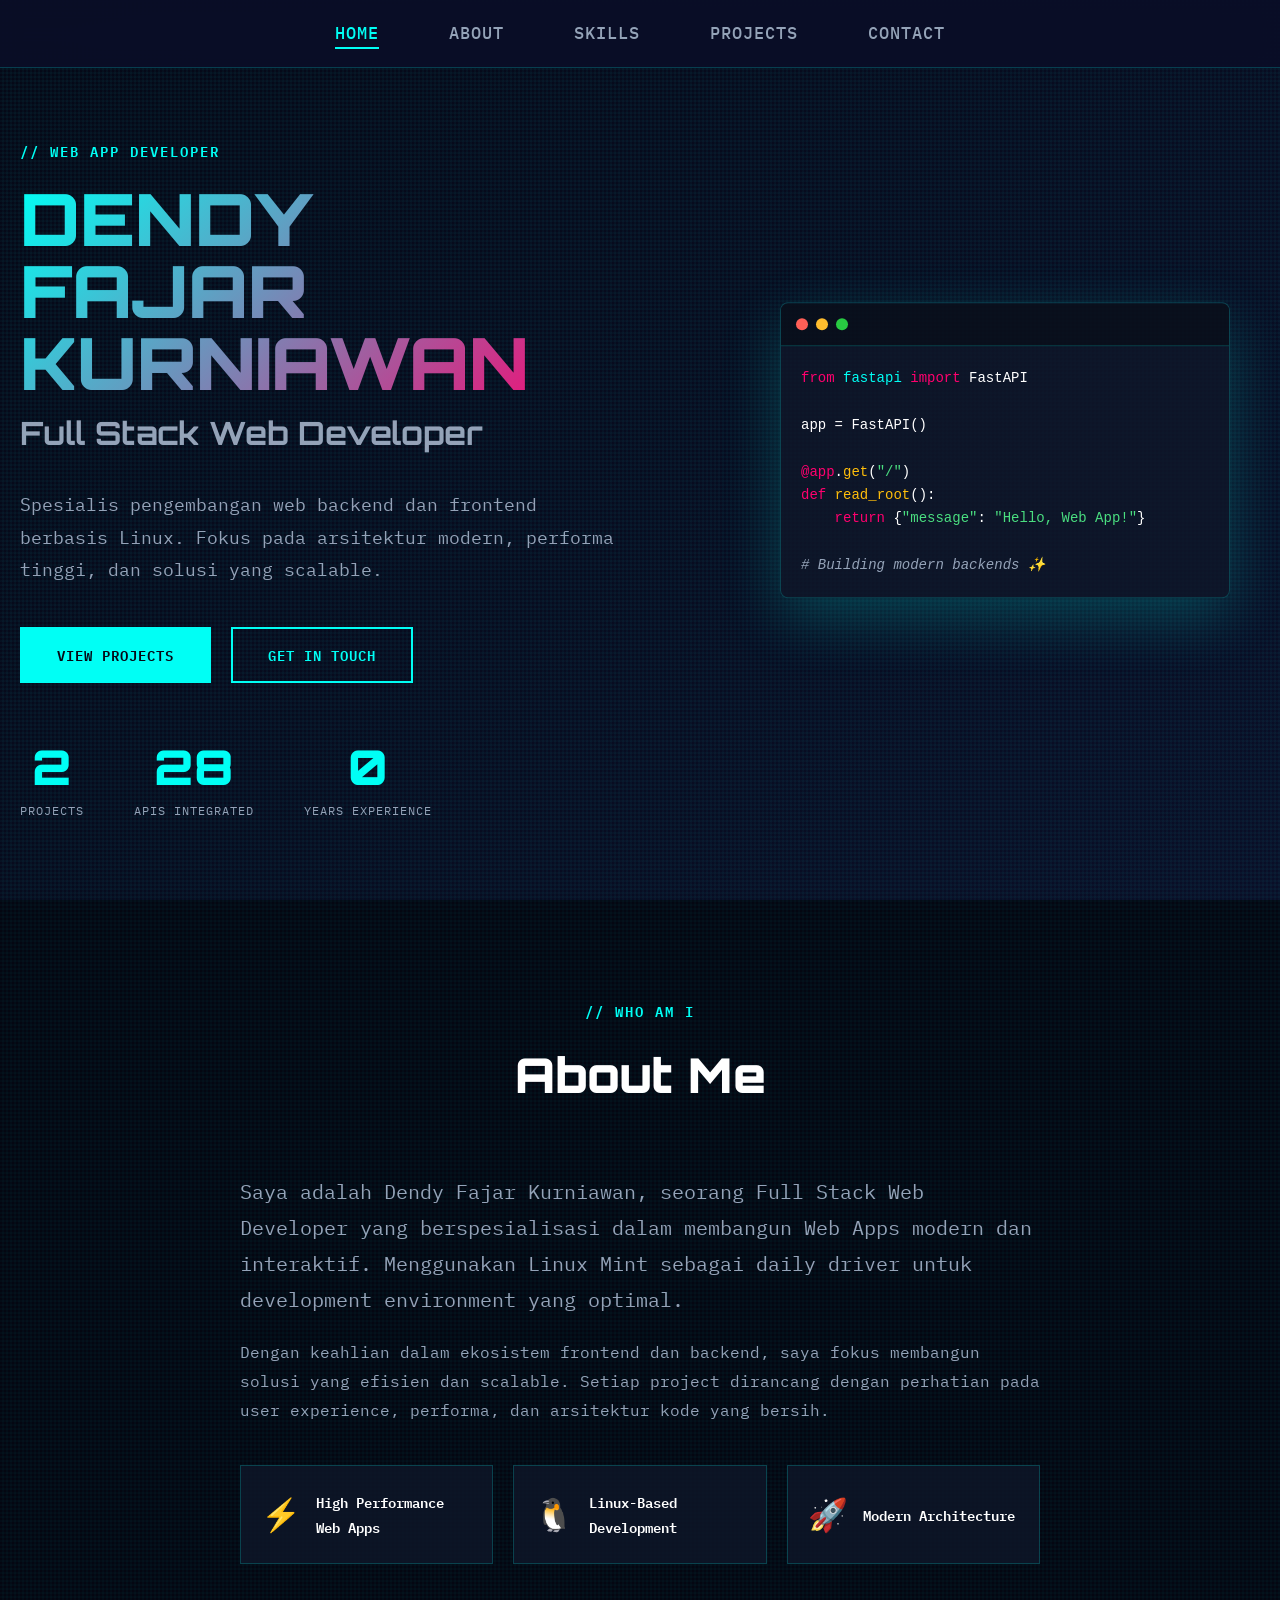
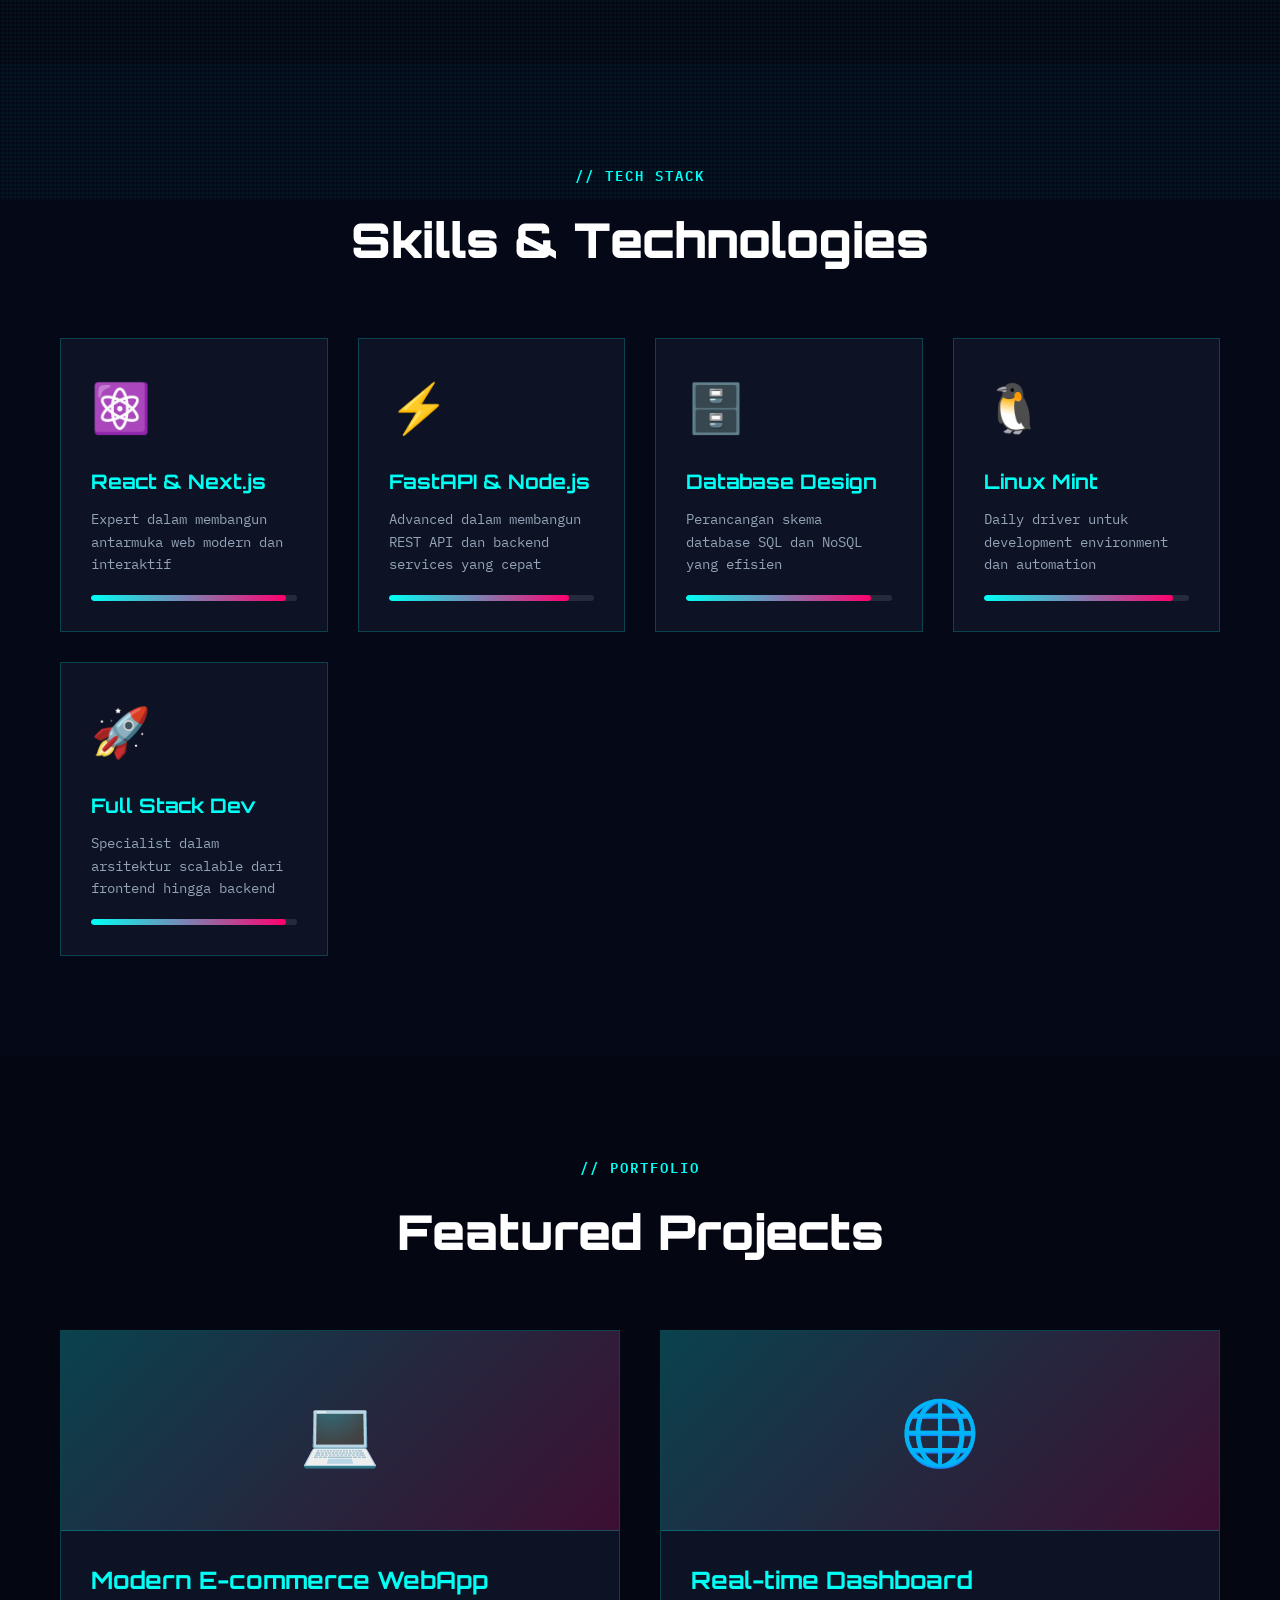
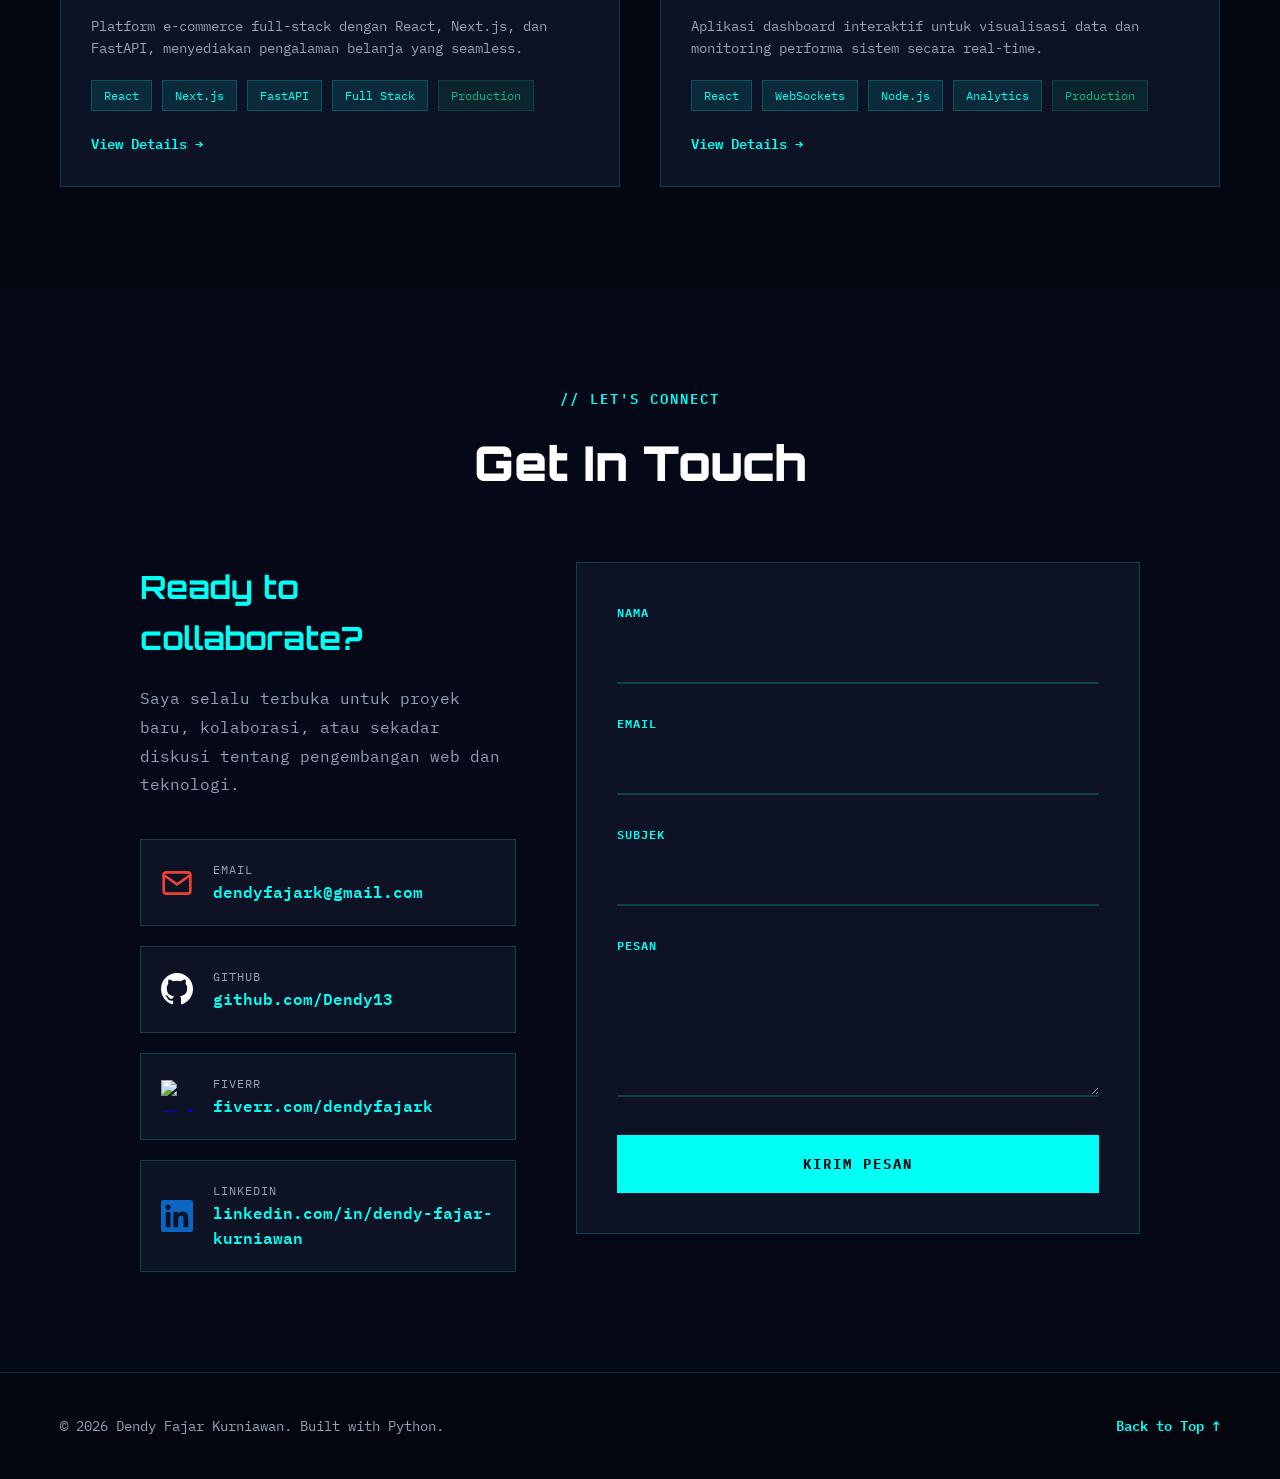
==== commit d51d2fed: "update data" ====
--- a/index.html
+++ b/index.html
@@ -3,26 +3,26 @@
 <head>
     <meta charset="UTF-8">
     <meta name="viewport" content="width=device-width, initial-scale=1.0">
-    <meta name="description" content="Dendy Fajar Kurniawan - Python Scraper & Web Developer. Spesialis automasi data, web scraping, dan pengembangan backend modern.">
-    <meta name="keywords" content="Python, Web Scraping, FastAPI, Playwright, Linux, Web Developer, Data Engineering">
+    <meta name="description" content="Dendy Fajar Kurniawan - Full Stack Web Developer. Spesialis pengembangan web modern, API berkinerja tinggi, dan arsitektur scalable.">
+    <meta name="keywords" content="Python, Web Developer, FastAPI, React, Next.js, Linux, Full Stack, Backend">
     <meta name="author" content="Dendy Fajar Kurniawan">
     <meta name="theme-color" content="#0ff0ff">
     
     <!-- Open Graph / Facebook -->
     <meta property="og:type" content="website">
     <meta property="og:url" content="https://dendyfajar.com/">
-    <meta property="og:title" content="Dendy Fajar Kurniawan - Python Developer & Data Scraper">
-    <meta property="og:description" content="Expert dalam Python, web scraping, dan automasi data. Check out my projects dan services.">
+    <meta property="og:title" content="Dendy Fajar Kurniawan - Full Stack Web Developer">
+    <meta property="og:description" content="Expert dalam Web Development dan Backend Architecture. Check out my projects dan services.">
     <meta property="og:image" content="https://dendyfajar.com/og-image.png">
     
     <!-- Twitter -->
     <meta name="twitter:card" content="summary_large_image">
     <meta name="twitter:url" content="https://dendyfajar.com/">
-    <meta name="twitter:title" content="Dendy Fajar Kurniawan - Python Developer & Data Scraper">
-    <meta name="twitter:description" content="Expert dalam Python, web scraping, dan automasi data.">
+    <meta name="twitter:title" content="Dendy Fajar Kurniawan - Full Stack Web Developer">
+    <meta name="twitter:description" content="Expert dalam Web Development dan Backend Architecture.">
     <meta name="twitter:image" content="https://dendyfajar.com/og-image.png">
     
-    <title>Dendy - Python Scraper & Web Developer</title>
+    <title>Dendy - Web Developer</title>
     <link rel="canonical" href="https://dendyfajar.com/">
     <link rel="stylesheet" href="style.css">
     
@@ -45,7 +45,7 @@
         "https://linkedin.com/",
         "https://fiverr.com/username"
       ],
-      "jobTitle": "Python Developer & Data Scraper",
+      "jobTitle": "Full Stack Web Developer",
       "worksFor": {
         "@type": "Organization",
         "name": "Freelance"
@@ -78,14 +78,14 @@
     <!-- Hero Section -->
     <section id="home" class="hero">
         <div class="hero-content">
-            <div class="hero-tag">// DEVELOPER & DATA SCRAPER</div>
+            <div class="hero-tag">// WEB APP DEVELOPER</div>
             <h1 class="hero-title">
                 <span class="title-line" id="heroName">DENDY FAJAR K.</span>
-                <span class="title-subtitle" id="heroRole">Python Scraper & Web Developer</span>
+                <span class="title-subtitle" id="heroRole">Full Stack Web Developer</span>
             </h1>
             <p class="hero-description" id="heroBio">
-                Spesialis automasi data dan pengembangan web berbasis Linux. 
-                Fokus pada efisiensi, akurasi data, dan solusi yang scalable.
+                Spesialis pengembangan web backend dan frontend berbasis Linux. 
+                Fokus pada arsitektur modern, performa tinggi, dan solusi yang scalable.
             </p>
             <div class="hero-cta">
                 <a href="#projects" class="btn btn-primary">View Projects</a>
@@ -98,7 +98,7 @@
                 </div>
                 <div class="stat-item">
                     <div class="stat-number" data-target="50">0</div>
-                    <div class="stat-label">Data Sources</div>
+                    <div class="stat-label">APIs Integrated</div>
                 </div>
                 <div class="stat-item">
                     <div class="stat-number" data-target="1">0</div>
@@ -114,15 +114,15 @@
                     <span class="window-dot green"></span>
                 </div>
                 <div class="code-content">
-                    <pre><code><span class="code-keyword">import</span> <span class="code-module">requests</span>
-<span class="code-keyword">from</span> <span class="code-module">bs4</span> <span class="code-keyword">import</span> BeautifulSoup
-
-<span class="code-keyword">def</span> <span class="code-function">scrape_data</span>(url):
-    response = requests.<span class="code-function">get</span>(url)
-    soup = BeautifulSoup(response.text)
-    <span class="code-keyword">return</span> soup.<span class="code-function">find_all</span>(<span class="code-string">'div'</span>)
-
-<span class="code-comment"># Magic happens here ✨</span></code></pre>
+                    <pre><code><span class="code-keyword">from</span> <span class="code-module">fastapi</span> <span class="code-keyword">import</span> FastAPI
+
+app = FastAPI()
+
+<span class="code-keyword">@app</span>.<span class="code-function">get</span>(<span class="code-string">"/"</span>)
+<span class="code-keyword">def</span> <span class="code-function">read_root</span>():
+    <span class="code-keyword">return</span> {<span class="code-string">"message"</span>: <span class="code-string">"Hello, Web App!"</span>}
+
+<span class="code-comment"># Building modern backends ✨</span></code></pre>
                 </div>
             </div>
         </div>
@@ -138,19 +138,19 @@
             <div class="about-content">
                 <div class="about-text">
                     <p class="about-intro" id="aboutIntro">
-                        Saya adalah <strong>Dendy Fajar Kurniawan</strong>, seorang <strong>Python Developer</strong> 
-                        yang berspesialisasi dalam <strong>Web Scraping</strong> dan <strong>Automasi Data</strong>. 
+                        Saya adalah <strong>Dendy Fajar Kurniawan</strong>, seorang <strong>Full Stack Web Developer</strong> 
+                        yang berspesialisasi dalam membangun <strong>Web Apps</strong> modern dan interaktif. 
                         Menggunakan Linux Mint sebagai daily driver untuk development environment yang optimal.
                     </p>
                     <p id="aboutBody">
-                        Dengan keahlian dalam Playwright, FastAPI, dan Python automation, saya fokus membangun 
+                        Dengan keahlian dalam ekosistem frontend dan backend, saya fokus membangun 
                         solusi yang efisien dan scalable. Setiap project dirancang dengan perhatian pada 
-                        akurasi data, performa, dan maintainability.
+                        user experience, performa, dan arsitektur kode yang bersih.
                     </p>
                     <div class="about-highlights">
                         <div class="highlight-item">
                             <span class="highlight-icon">⚡</span>
-                            <span class="highlight-text">Fast & Efficient Scraping</span>
+                            <span class="highlight-text">High Performance Web Apps</span>
                         </div>
                         <div class="highlight-item">
                             <span class="highlight-icon">🐧</span>
@@ -158,7 +158,7 @@
                         </div>
                         <div class="highlight-item">
                             <span class="highlight-icon">🚀</span>
-                            <span class="highlight-text">Scalable Solutions</span>
+                            <span class="highlight-text">Modern Architecture</span>
                         </div>
                     </div>
                 </div>
@@ -204,7 +204,7 @@
         <h3 class="contact-subtitle">Ready to collaborate?</h3>
         <p class="contact-description">
             Saya selalu terbuka untuk proyek baru, kolaborasi, atau sekadar diskusi 
-            tentang teknologi dan data scraping.
+            tentang pengembangan web dan teknologi.
         </p>
         <div class="contact-methods">
             <a href="mailto:emailmu@example.com" class="contact-method" id="contactEmail">
--- a/style.css
+++ b/style.css
@@ -976,6 +976,7 @@
         position: static;
         transform: none;
         margin-top: 60px;
+        animation: fadeInUp 1s ease-out 0.5s forwards;
     }
     
     .code-window {
